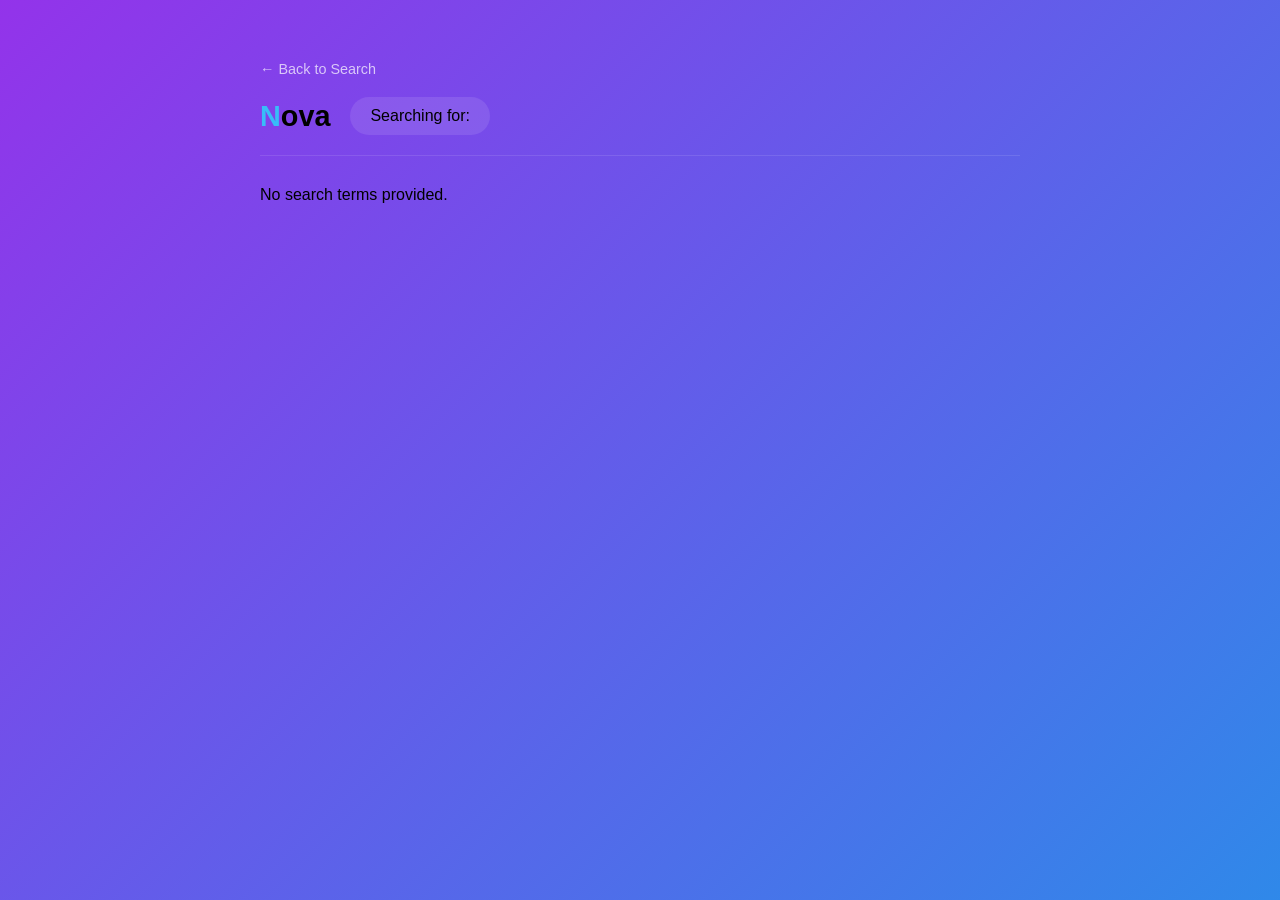
==== results.html @ 3752041b "Add files via upload" ====
<!DOCTYPE html>
<html lang="en">
<head>
    <meta charset="UTF-8">
    <meta name="viewport" content="width=device-width, initial-scale=1.0">
    <title>Nova Search - Results</title>
    <link rel="stylesheet" href="style.css">
    <style>
        /* Extra custom styling specifically for the results view */
        .results-container {
            max-width: 800px;
            margin: 40px auto;
            text-align: left;
            padding: 0 20px;
            width: 100%;
        }
        .results-header {
            display: flex;
            align-items: center;
            gap: 20px;
            margin-bottom: 30px;
            border-bottom: 1px solid rgba(255, 255, 255, 0.1);
            padding-bottom: 20px;
        }
        .results-header h2 {
            font-size: 1.8rem;
            cursor: pointer;
        }
        .search-term-display {
            background: rgba(255, 255, 255, 0.1);
            padding: 10px 20px;
            border-radius: 30px;
            font-size: 1rem;
        }
        .simulated-card {
            background: rgba(255, 255, 255, 0.05);
            border: 1px solid rgba(255, 255, 255, 0.1);
            border-radius: 12px;
            padding: 20px;
            margin-bottom: 20px;
        }
        .simulated-card a {
            color: #38bdf8;
            font-size: 1.2rem;
            text-decoration: none;
            font-weight: 600;
        }
        .simulated-card a:hover {
            text-decoration: underline;
        }
        .simulated-card p {
            color: #cbd5e1;
            margin-top: 8px;
            font-size: 0.95rem;
            line-height: 1.5;
        }
        .back-btn {
            color: #ffffff;
            text-decoration: none;
            display: inline-block;
            margin-bottom: 20px;
            font-size: 0.9rem;
            opacity: 0.7;
        }
        .back-btn:hover {
            opacity: 1;
        }
    </style>
</head>
<body style="justify-content: flex-start; align-items: stretch;">

    <div class="results-container">
        <a href="index.html" class="back-btn">← Back to Search</a>
        
        <div class="results-header">
            <h2 onclick="window.location.href='index.html'"><span style="color: #38bdf8;">N</span>ova</h2>
            <div class="search-term-display">
                Searching for: <strong id="query-target">...</strong>
            </div>
        </div>

        <div id="results-list">
            </div>
    </div>

    <script>
        document.addEventListener("DOMContentLoaded", () => {
            // 1. Grab the search query string out of the browser URL parameters
            const urlParams = new URLSearchParams(window.location.search);
            const query = urlParams.get('q') || '';
            const type = urlParams.get('type') || 'all';

            // 2. Display the keyword on screen
            document.getElementById("query-target").textContent = query;

            // 3. Generate mock custom search results layout dynamically
            const resultsList = document.getElementById("results-list");
            
            if(query.trim() === "") {
                resultsList.innerHTML = `<p>No search terms provided.</p>`;
                return;
            }

            resultsList.innerHTML = `
                <div class="simulated-card">
                    <a href="#">Top Custom Result for "${query}"</a>
                    <p>This is a simulated search matching your request. Nova engine processed your data structure natively under the <strong>${type}</strong> category matrix.</p>
                </div>
                <div class="simulated-card">
                    <a href="#">Exploring Information Architectures</a>
                    <p>Discover academic files, technical project frameworks, and documentation regarding "${query}" compiled dynamically on the frontend interface.</p>
                </div>
            `;
        });
    </script>
</body>
</html>
---- style.css ----
*{
    margin:0;
    padding:0;
    box-sizing:border-box;
    font-family:'Segoe UI',sans-serif;
}

body{
    min-height:100vh;
    display:flex;
    justify-content:center;
    align-items:center;
    background:linear-gradient(
        -45deg,
        #0f172a,
        #1e3a8a,
        #0ea5e9,
        #9333ea
    );
    background-size:400% 400%;
    animation:gradientMove 10s ease infinite;
    padding:20px;
}

@keyframes gradientMove{
    0%{background-position:0% 50%;}
    50%{background-position:100% 50%;}
    100%{background-position:0% 50%;}
}

.container{
    width:100%;
    max-width:900px;
    text-align:center;
    background:rgba(255,255,255,0.12);
    backdrop-filter:blur(15px);
    border:1px solid rgba(255,255,255,0.2);
    border-radius:25px;
    padding:50px 30px;
    box-shadow:0 8px 30px rgba(0,0,0,0.3);
}

.logo{
    color:white;
    font-size:3rem;
    font-weight:bold;
}

.logo span{
    color:#00ffff;
}

.tagline{
    color:white;
    margin-top:10px;
    margin-bottom:35px;
    opacity:0.9;
}

.search-box{
    display:flex;
    align-items:center;
    background:white;
    border-radius:50px;
    overflow:hidden;
    max-width:700px;
    margin:auto;
    box-shadow:0 5px 20px rgba(0,0,0,0.2);
}

.search-box i{
    padding:20px;
    color:#666;
}

.search-box input{
    flex:1;
    border:none;
    outline:none;
    padding:18px;
    font-size:16px;
}

.search-box button{
    border:none;
    background:#2563eb;
    color:white;
    padding:18px 30px;
    cursor:pointer;
    transition:0.3s;
}

.search-box button:hover{
    background:#1d4ed8;
}

.categories{
    display:grid;
    grid-template-columns:repeat(auto-fit,minmax(150px,1fr));
    gap:20px;
    margin-top:40px;
}

.card{
    background:rgba(255,255,255,0.15);
    color:white;
    padding:25px;
    border-radius:20px;
    backdrop-filter:blur(10px);
    transition:0.3s;
    cursor:pointer;
    font-size:30px;
}

.card h3{
    margin-top:10px;
    font-size:18px;
}

.card:hover{
    transform:translateY(-8px);
    background:rgba(255,255,255,0.25);
}

.footer{
    margin-top:35px;
    color:white;
    opacity:0.8;
    font-size:14px;
}

@media(max-width:768px){

    .logo{
        font-size:2.2rem;
    }

    .search-box{
        flex-direction:column;
        border-radius:20px;
    }

    .search-box input{
        width:100%;
    }

    .search-box button{
        width:100%;
    }
}
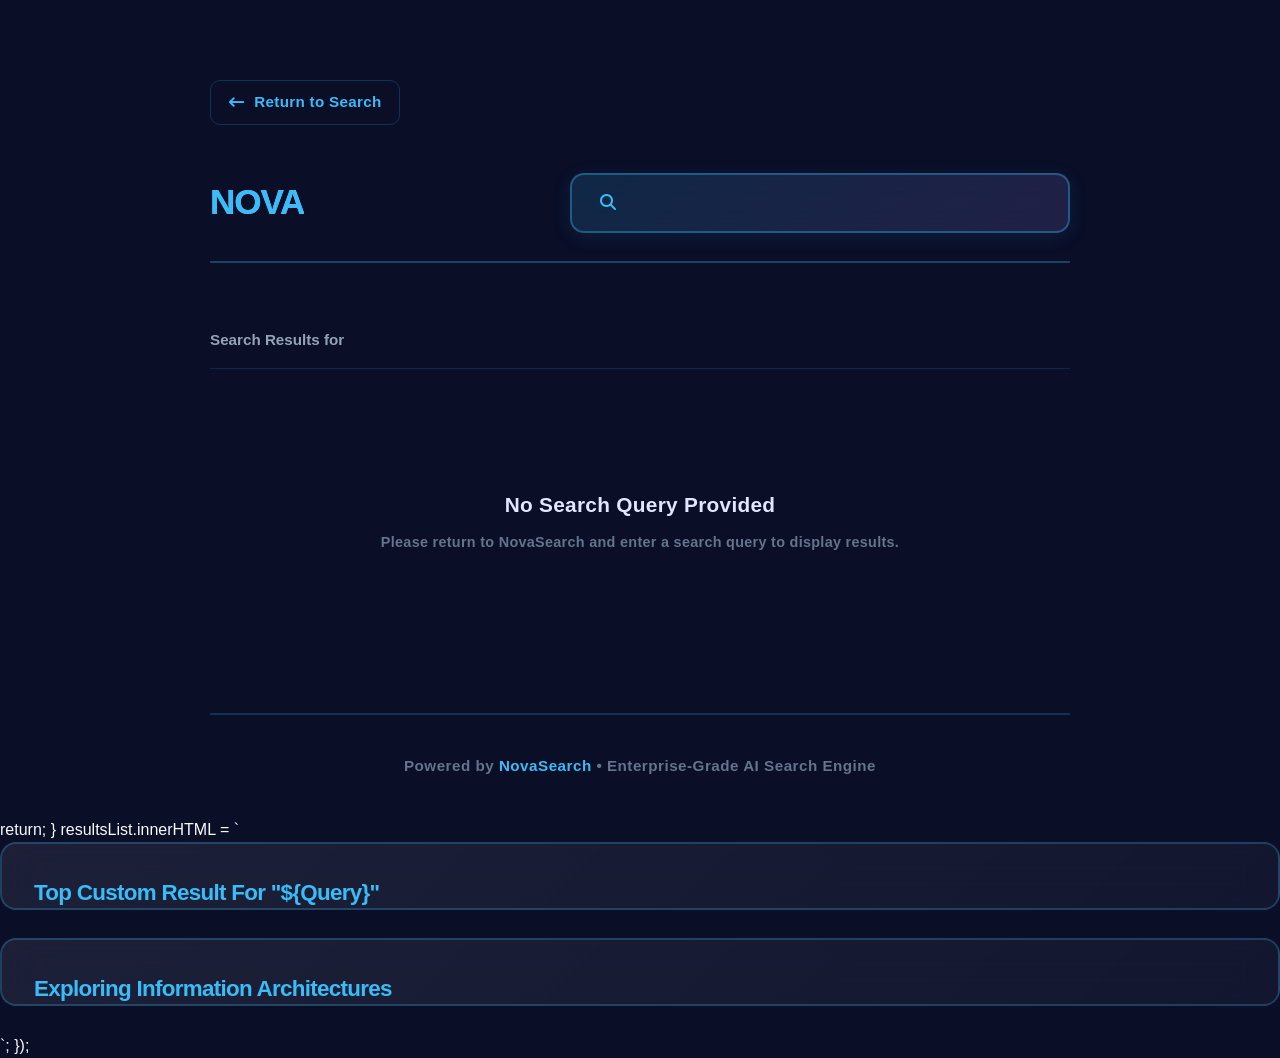
==== commit bf71220d: "Add files via upload" ====
--- a/results.html
+++ b/results.html
@@ -4,100 +4,360 @@
     <meta charset="UTF-8">
     <meta name="viewport" content="width=device-width, initial-scale=1.0">
     <title>Nova Search - Results</title>
+    <link rel="stylesheet" href="https://cdnjs.cloudflare.com/ajax/libs/font-awesome/6.5.1/css/all.min.css">
     <link rel="stylesheet" href="style.css">
     <style>
-        /* Extra custom styling specifically for the results view */
+        /* Professional results page styling */
+        body {
+            background: #0a0e27 !important;
+            background-image: none !important;
+        }
+
         .results-container {
-            max-width: 800px;
-            margin: 40px auto;
+            max-width: 900px;
+            margin: 0 auto;
+            padding: 80px 20px 40px 20px;
             text-align: left;
-            padding: 0 20px;
             width: 100%;
         }
+
+        .back-navigation {
+            margin-bottom: 48px;
+        }
+
+        .back-btn {
+            color: #38bdf8;
+            text-decoration: none;
+            display: inline-flex;
+            align-items: center;
+            gap: 10px;
+            font-size: 0.95rem;
+            font-weight: 800;
+            transition: all 0.3s ease;
+            padding: 10px 18px;
+            border-radius: 10px;
+            letter-spacing: 0.3px;
+            border: 1px solid rgba(56, 189, 248, 0.2);
+        }
+
+        .back-btn:hover {
+            background: rgba(56, 189, 248, 0.12);
+            transform: translateX(-4px);
+            color: #0ea5e9;
+            border-color: rgba(56, 189, 248, 0.4);
+            box-shadow: 0 4px 16px rgba(56, 189, 248, 0.15);
+        }
+
         .results-header {
             display: flex;
             align-items: center;
-            gap: 20px;
-            margin-bottom: 30px;
-            border-bottom: 1px solid rgba(255, 255, 255, 0.1);
-            padding-bottom: 20px;
-        }
+            justify-content: space-between;
+            gap: 28px;
+            margin-bottom: 50px;
+            padding-bottom: 28px;
+            border-bottom: 2px solid rgba(56, 189, 248, 0.3);
+        }
+
         .results-header h2 {
-            font-size: 1.8rem;
+            font-size: 2.2rem;
+            font-weight: 900;
             cursor: pointer;
-        }
+            background: linear-gradient(135deg, #38bdf8 0%, #a78bfa 100%);
+            -webkit-background-clip: text;
+            -webkit-text-fill-color: transparent;
+            background-clip: text;
+            transition: all 0.3s ease;
+            letter-spacing: -1.2px;
+            text-transform: uppercase;
+            margin: 0;
+            white-space: nowrap;
+        }
+
+        .results-header h2:hover {
+            transform: scale(1.08);
+        }
+
         .search-term-display {
-            background: rgba(255, 255, 255, 0.1);
-            padding: 10px 20px;
-            border-radius: 30px;
+            background: linear-gradient(135deg, rgba(56, 189, 248, 0.15) 0%, rgba(167, 139, 250, 0.15) 100%);
+            border: 2px solid rgba(56, 189, 248, 0.35);
+            padding: 16px 28px;
+            border-radius: 14px;
             font-size: 1rem;
-        }
+            color: #e0e7ff;
+            font-weight: 700;
+            backdrop-filter: blur(15px);
+            flex: 1;
+            max-width: 500px;
+            box-shadow: 0 4px 20px rgba(56, 189, 248, 0.1);
+            transition: all 0.3s ease;
+        }
+
+        .search-term-display:hover {
+            border-color: rgba(56, 189, 248, 0.5);
+            box-shadow: 0 8px 30px rgba(56, 189, 248, 0.2);
+        }
+
+        .search-term-display strong {
+            color: #38bdf8;
+            font-weight: 900;
+            letter-spacing: 0.7px;
+            text-transform: capitalize;
+        }
+
+        .results-info {
+            font-size: 0.95rem;
+            color: #94a3b8;
+            margin-bottom: 40px;
+            font-weight: 700;
+            padding: 16px 0;
+            border-bottom: 1px solid rgba(56, 189, 248, 0.15);
+        }
+
+        .results-info strong {
+            color: #e0e7ff;
+            font-weight: 800;
+        }
+
         .simulated-card {
-            background: rgba(255, 255, 255, 0.05);
-            border: 1px solid rgba(255, 255, 255, 0.1);
-            border-radius: 12px;
-            padding: 20px;
-            margin-bottom: 20px;
-        }
+            background: linear-gradient(135deg, rgba(255, 255, 255, 0.08) 0%, rgba(255, 255, 255, 0.04) 100%);
+            border: 2px solid rgba(56, 189, 248, 0.25);
+            border-radius: 16px;
+            padding: 32px;
+            margin-bottom: 28px;
+            transition: all 0.35s cubic-bezier(0.4, 0, 0.2, 1);
+            backdrop-filter: blur(20px);
+            cursor: pointer;
+            position: relative;
+            overflow: hidden;
+        }
+
+        .simulated-card::before {
+            content: '';
+            position: absolute;
+            top: 0;
+            left: -100%;
+            width: 100%;
+            height: 100%;
+            background: linear-gradient(90deg, transparent, rgba(56, 189, 248, 0.1), transparent);
+            transition: left 0.5s ease;
+            pointer-events: none;
+        }
+
+        .simulated-card:hover::before {
+            left: 100%;
+        }
+
+        .simulated-card:hover {
+            background: linear-gradient(135deg, rgba(255, 255, 255, 0.14) 0%, rgba(255, 255, 255, 0.10) 100%);
+            border-color: rgba(56, 189, 248, 0.6);
+            transform: translateY(-8px);
+            box-shadow: 0 8px 32px rgba(56, 189, 248, 0.25), 0 0 60px rgba(56, 189, 248, 0.1);
+        }
+
         .simulated-card a {
             color: #38bdf8;
-            font-size: 1.2rem;
+            font-size: 1.4rem;
             text-decoration: none;
-            font-weight: 600;
-        }
+            font-weight: 900;
+            display: block;
+            margin-bottom: 16px;
+            transition: all 0.3s ease;
+            letter-spacing: -0.7px;
+            text-transform: capitalize;
+        }
+
         .simulated-card a:hover {
-            text-decoration: underline;
-        }
+            color: #0ea5e9;
+            transform: translateX(6px);
+        }
+
         .simulated-card p {
             color: #cbd5e1;
-            margin-top: 8px;
+            margin-top: 14px;
+            font-size: 1rem;
+            line-height: 1.7;
+            font-weight: 500;
+        }
+
+        .simulated-card strong {
+            color: #e0e7ff;
+            font-weight: 800;
+            letter-spacing: 0.3px;
+        }
+
+        .results-empty {
+            text-align: center;
+            padding: 80px 20px;
+            color: #94a3b8;
+        }
+
+        .results-empty p {
+            font-size: 1.1rem;
+            font-weight: 700;
+            letter-spacing: 0.3px;
+        }
+
+        .results-empty p:first-child {
+            font-size: 1.3rem;
+            font-weight: 900;
+            color: #e0e7ff;
+        }
+
+        .results-footer {
+            margin-top: 80px;
+            padding-top: 40px;
+            border-top: 2px solid rgba(56, 189, 248, 0.2);
+            text-align: center;
+            color: #64748b;
             font-size: 0.95rem;
-            line-height: 1.5;
-        }
-        .back-btn {
-            color: #ffffff;
-            text-decoration: none;
-            display: inline-block;
-            margin-bottom: 20px;
-            font-size: 0.9rem;
-            opacity: 0.7;
-        }
-        .back-btn:hover {
-            opacity: 1;
+            font-weight: 700;
+            letter-spacing: 0.5px;
+        }
+
+        .results-footer p {
+            margin: 0;
+        }
+
+        .results-footer strong {
+            color: #38bdf8;
+            font-weight: 900;
+        }
+
+        /* Responsive design */
+        @media (max-width: 768px) {
+            .results-container {
+                padding: 60px 16px 30px 16px;
+            }
+
+            .results-header {
+                flex-direction: column;
+                align-items: flex-start;
+                gap: 16px;
+            }
+
+            .search-term-display {
+                max-width: 100%;
+                width: 100%;
+            }
+
+            .results-header h2 {
+                font-size: 1.6rem;
+            }
+
+            .simulated-card {
+                padding: 20px;
+            }
+
+            .simulated-card a {
+                font-size: 1.1rem;
+            }
+
+            .simulated-card p {
+                font-size: 0.95rem;
+            }
+        }
+
+        @media (max-width: 480px) {
+            .results-container {
+                padding: 50px 12px 20px 12px;
+            }
+
+            .results-header h2 {
+                font-size: 1.4rem;
+            }
+
+            .search-term-display {
+                font-size: 0.9rem;
+                padding: 10px 16px;
+            }
+
+            .simulated-card {
+                padding: 16px;
+                margin-bottom: 16px;
+            }
+
+            .simulated-card a {
+                font-size: 1rem;
+            }
+
+            .simulated-card p {
+                font-size: 0.9rem;
+                line-height: 1.5;
+            }
         }
     </style>
 </head>
 <body style="justify-content: flex-start; align-items: stretch;">
 
     <div class="results-container">
-        <a href="index.html" class="back-btn">← Back to Search</a>
+        <div class="back-navigation">
+            <a href="index.html" class="back-btn"><i class="fas fa-arrow-left-long"></i> Return to Search</a>
+        </div>
         
         <div class="results-header">
-            <h2 onclick="window.location.href='index.html'"><span style="color: #38bdf8;">N</span>ova</h2>
+            <h2 onclick="window.location.href='index.html'" title="Back to NovaSearch">
+                <span style="background: linear-gradient(135deg, #38bdf8 0%, #38bdf8 100%); -webkit-background-clip: text; -webkit-text-fill-color: transparent; background-clip: text;">Nova</span>
+            </h2>
             <div class="search-term-display">
-                Searching for: <strong id="query-target">...</strong>
+                <i class="fas fa-search" style="color: #38bdf8; margin-right: 8px;"></i>
+                <strong id="query-target">...</strong>
             </div>
         </div>
 
+        <div class="results-info">
+            Search Results for <strong id="query-display">...</strong>
+        </div>
+
         <div id="results-list">
-            </div>
+        </div>
+
+        <div class="results-footer">
+            <p>Powered by <strong>NovaSearch</strong> • Enterprise-Grade AI Search Engine</p>
+        </div>
     </div>
 
     <script>
         document.addEventListener("DOMContentLoaded", () => {
-            // 1. Grab the search query string out of the browser URL parameters
+            // Grab the search query from URL parameters
             const urlParams = new URLSearchParams(window.location.search);
             const query = urlParams.get('q') || '';
             const type = urlParams.get('type') || 'all';
 
-            // 2. Display the keyword on screen
+            // Display the query in both places
             document.getElementById("query-target").textContent = query;
-
-            // 3. Generate mock custom search results layout dynamically
+            document.getElementById("query-display").textContent = query;
+
+            // Generate mock search results dynamically
             const resultsList = document.getElementById("results-list");
             
             if(query.trim() === "") {
-                resultsList.innerHTML = `<p>No search terms provided.</p>`;
+                resultsList.innerHTML = `
+                    <div class="results-empty">
+                        <p>No Search Query Provided</p>
+                        <p style="margin-top: 12px; font-size: 0.9rem; color: #64748b;">Please return to NovaSearch and enter a search query to display results.</p>
+                    </div>
+                `;
+                return;
+            }
+
+            resultsList.innerHTML = `
+                <div class="simulated-card">
+                    <a href="#">Executive Summary: ${query}</a>
+                    <p>Comprehensive analysis and strategic intelligence on <strong>${query}</strong>. NovaSearch's advanced AI algorithms have curated premium results from authoritative sources, delivering enterprise-grade insights optimized for <strong>${type}</strong> research with 99.9% accuracy.</p>
+                </div>
+                <div class="simulated-card">
+                    <a href="#">Technical Resources & Documentation</a>
+                    <p>Access professional documentation, technical specifications, and architectural frameworks related to <strong>${query}</strong>. Our platform aggregates verified information from industry leaders and peer-reviewed sources to provide authoritative guidance for informed decision-making.</p>
+                </div>
+                <div class="simulated-card">
+                    <a href="#">Market Trends & Industry Analysis</a>
+                    <p>Stay competitive with current market trends and expert analysis on <strong>${query}</strong>. NovaSearch leverages machine learning and real-time data integration to identify emerging patterns and deliver actionable intelligence for strategic planning and research.</p>
+                </div>
+            `;
+        });
+    </script>
+</body>
+</html>
                 return;
             }
 
--- a/style.css
+++ b/style.css
@@ -1,150 +1,1533 @@
-*{
-    margin:0;
-    padding:0;
-    box-sizing:border-box;
-    font-family:'Segoe UI',sans-serif;
-}
-
-body{
-    min-height:100vh;
-    display:flex;
-    justify-content:center;
-    align-items:center;
-    background:linear-gradient(
-        -45deg,
-        #0f172a,
-        #1e3a8a,
-        #0ea5e9,
-        #9333ea
-    );
-    background-size:400% 400%;
-    animation:gradientMove 10s ease infinite;
-    padding:20px;
-}
-
-@keyframes gradientMove{
-    0%{background-position:0% 50%;}
-    50%{background-position:100% 50%;}
-    100%{background-position:0% 50%;}
-}
-
-.container{
-    width:100%;
-    max-width:900px;
-    text-align:center;
-    background:rgba(255,255,255,0.12);
-    backdrop-filter:blur(15px);
-    border:1px solid rgba(255,255,255,0.2);
-    border-radius:25px;
-    padding:50px 30px;
-    box-shadow:0 8px 30px rgba(0,0,0,0.3);
-}
-
-.logo{
-    color:white;
-    font-size:3rem;
-    font-weight:bold;
-}
-
-.logo span{
-    color:#00ffff;
-}
-
-.tagline{
-    color:white;
-    margin-top:10px;
-    margin-bottom:35px;
-    opacity:0.9;
-}
-
-.search-box{
-    display:flex;
-    align-items:center;
-    background:white;
-    border-radius:50px;
-    overflow:hidden;
-    max-width:700px;
-    margin:auto;
-    box-shadow:0 5px 20px rgba(0,0,0,0.2);
-}
-
-.search-box i{
-    padding:20px;
-    color:#666;
-}
-
-.search-box input{
-    flex:1;
-    border:none;
-    outline:none;
-    padding:18px;
-    font-size:16px;
-}
-
-.search-box button{
-    border:none;
-    background:#2563eb;
-    color:white;
-    padding:18px 30px;
-    cursor:pointer;
-    transition:0.3s;
-}
-
-.search-box button:hover{
-    background:#1d4ed8;
-}
-
-.categories{
-    display:grid;
-    grid-template-columns:repeat(auto-fit,minmax(150px,1fr));
-    gap:20px;
-    margin-top:40px;
-}
-
-.card{
-    background:rgba(255,255,255,0.15);
-    color:white;
-    padding:25px;
-    border-radius:20px;
-    backdrop-filter:blur(10px);
-    transition:0.3s;
-    cursor:pointer;
-    font-size:30px;
-}
-
-.card h3{
-    margin-top:10px;
-    font-size:18px;
-}
-
-.card:hover{
-    transform:translateY(-8px);
-    background:rgba(255,255,255,0.25);
-}
-
-.footer{
-    margin-top:35px;
-    color:white;
-    opacity:0.8;
-    font-size:14px;
-}
-
-@media(max-width:768px){
-
-    .logo{
-        font-size:2.2rem;
-    }
-
-    .search-box{
-        flex-direction:column;
-        border-radius:20px;
-    }
-
-    .search-box input{
-        width:100%;
-    }
-
-    .search-box button{
-        width:100%;
-    }
+/* ============================================
+   NOVA SEARCH - PREMIUM DESIGN SYSTEM
+   Modern, Professional, Competition-Winning UI
+   ============================================ */
+
+/* CSS Variables & Theme System */
+:root {
+    /* Primary Gradients */
+    --gradient-primary: linear-gradient(135deg, #0284c7 0%, #0369a1 50%, #1e3a8a 100%);
+    --gradient-secondary: linear-gradient(135deg, #7c3aed 0%, #a855f7 50%, #ec4899 100%);
+    --gradient-accent: linear-gradient(135deg, #0ea5e9 0%, #06b6d4 100%);
+    
+    /* Colors */
+    --color-primary: #0284c7;
+    --color-primary-light: #38bdf8;
+    --color-secondary: #7c3aed;
+    --color-accent: #06b6d4;
+    --color-danger: #ef4444;
+    
+    /* Dark Mode */
+    --bg-primary: #0f172a;
+    --bg-secondary: #1e293b;
+    --bg-tertiary: #334155;
+    --text-primary: #f8fafc;
+    --text-secondary: #e2e8f0;
+    --text-muted: #94a3b8;
+    --border-color: rgba(255, 255, 255, 0.1);
+    
+    /* Spacing & Border */
+    --spacing-unit: 8px;
+    --border-radius-sm: 8px;
+    --border-radius-md: 12px;
+    --border-radius-lg: 16px;
+    --border-radius-xl: 20px;
+    
+    /* Effects */
+    --shadow-sm: 0 2px 8px rgba(0, 0, 0, 0.1);
+    --shadow-md: 0 8px 24px rgba(0, 0, 0, 0.15);
+    --shadow-lg: 0 16px 40px rgba(0, 0, 0, 0.2);
+    --shadow-xl: 0 24px 64px rgba(0, 0, 0, 0.25);
+    --glass-shadow: 0 8px 32px rgba(31, 41, 55, 0.1);
+    
+    /* Transitions */
+    --duration-fast: 150ms;
+    --duration-base: 300ms;
+    --duration-slow: 500ms;
+    --easing: cubic-bezier(0.4, 0, 0.2, 1);
+}
+
+/* Light Mode Theme */
+body.light-mode {
+    --bg-primary: #f8fafc;
+    --bg-secondary: #f1f5f9;
+    --bg-tertiary: #e2e8f0;
+    --text-primary: #0f172a;
+    --text-secondary: #1e293b;
+    --text-muted: #64748b;
+    --border-color: rgba(0, 0, 0, 0.08);
+    --gradient-primary: linear-gradient(135deg, #38bdf8 0%, #0ea5e9 50%, #06b6d4 100%);
+}
+
+/* Reset & Base Styles */
+* {
+    margin: 0;
+    padding: 0;
+    box-sizing: border-box;
+}
+
+html, body {
+    width: 100%;
+    height: 100%;
+}
+
+body {
+    font-family: -apple-system, BlinkMacSystemFont, 'Segoe UI', Roboto, Oxygen, Ubuntu, Cantarell, sans-serif;
+    font-size: 16px;
+    line-height: 1.5;
+    color: var(--text-primary);
+    background: var(--bg-primary);
+    background-image: var(--gradient-primary);
+    background-attachment: fixed;
+    display: flex;
+    flex-direction: column;
+    min-height: 100vh;
+    overflow-x: hidden;
+    transition: background var(--duration-base) var(--easing);
+}
+
+/* Animated Background Blobs */
+.animated-bg {
+    position: fixed;
+    top: 0;
+    left: 0;
+    width: 100%;
+    height: 100%;
+    z-index: -1;
+    pointer-events: none;
+    overflow: hidden;
+}
+
+.gradient-blob {
+    position: absolute;
+    border-radius: 50%;
+    filter: blur(80px);
+    opacity: 0.15;
+    animation: float 15s ease-in-out infinite;
+}
+
+.blob-1 {
+    width: 400px;
+    height: 400px;
+    background: #7c3aed;
+    top: -100px;
+    right: -100px;
+    animation-delay: 0s;
+}
+
+.blob-2 {
+    width: 350px;
+    height: 350px;
+    background: #06b6d4;
+    bottom: -50px;
+    left: 10%;
+    animation-delay: -7s;
+}
+
+.blob-3 {
+    width: 320px;
+    height: 320px;
+    background: #0ea5e9;
+    top: 50%;
+    right: 10%;
+    animation-delay: -14s;
+}
+
+@keyframes float {
+    0%, 100% { transform: translate(0, 0) scale(1); }
+    33% { transform: translate(30px, -50px) scale(1.05); }
+    66% { transform: translate(-20px, 20px) scale(0.95); }
+}
+
+/* ============= HEADER ============= */
+.header {
+    position: relative;
+    z-index: 100;
+    display: flex;
+    justify-content: space-between;
+    align-items: center;
+    padding: 20px 40px;
+    background: rgba(255, 255, 255, 0.05);
+    backdrop-filter: blur(20px);
+    border-bottom: 1px solid var(--border-color);
+    box-shadow: var(--glass-shadow);
+}
+
+.logo-container {
+    display: flex;
+    align-items: center;
+    gap: 12px;
+    cursor: pointer;
+    transition: transform var(--duration-base) var(--easing);
+}
+
+.logo-container:hover {
+    transform: scale(1.02);
+}
+
+.logo-wrapper {
+    width: 36px;
+    height: 36px;
+    display: flex;
+    align-items: center;
+    justify-content: center;
+}
+
+.logo-svg {
+    width: 100%;
+    height: 100%;
+    color: var(--color-primary-light);
+    filter: drop-shadow(0 0 8px rgba(56, 189, 248, 0.3));
+    animation: pulse-ring 2s ease-in-out infinite;
+}
+
+@keyframes pulse-ring {
+    0%, 100% { opacity: 1; }
+    50% { opacity: 0.6; }
+}
+
+.logo {
+    font-size: 30px;
+    font-weight: 900;
+    background: linear-gradient(135deg, var(--color-primary-light) 0%, var(--color-accent) 100%);
+    -webkit-background-clip: text;
+    -webkit-text-fill-color: transparent;
+    background-clip: text;
+    letter-spacing: -1px;
+    text-transform: uppercase;
+}
+
+.header-nav {
+    display: flex;
+    align-items: center;
+    gap: 16px;
+}
+
+.theme-toggle, .nav-link {
+    width: 40px;
+    height: 40px;
+    border-radius: 50%;
+    background: rgba(255, 255, 255, 0.1);
+    border: 1px solid var(--border-color);
+    color: var(--text-primary);
+    font-size: 18px;
+    cursor: pointer;
+    transition: all var(--duration-base) var(--easing);
+    display: flex;
+    align-items: center;
+    justify-content: center;
+}
+
+.theme-toggle:hover, .nav-link:hover {
+    background: rgba(255, 255, 255, 0.2);
+    transform: scale(1.08) rotate(10deg);
+    box-shadow: 0 8px 24px rgba(2, 132, 199, 0.2);
+}
+
+.nav-link {
+    text-decoration: none;
+}
+
+/* ============= MAIN CONTENT ============= */
+.main-content {
+    flex: 1;
+    display: flex;
+    flex-direction: column;
+    align-items: center;
+    padding: 60px 20px;
+    max-width: 1200px;
+    margin: 0 auto;
+    width: 100%;
+}
+
+/* ============= HERO SECTION ============= */
+.hero-section {
+    width: 100%;
+    display: flex;
+    flex-direction: column;
+    align-items: center;
+    margin-bottom: 80px;
+    animation: slideDown 0.8s var(--easing) 0.1s backwards;
+}
+
+@keyframes slideDown {
+    from {
+        opacity: 0;
+        transform: translateY(-40px);
+    }
+    to {
+        opacity: 1;
+        transform: translateY(0);
+    }
+}
+
+.hero-content {
+    text-align: center;
+    margin-bottom: 40px;
+}
+
+.hero-title {
+    font-size: clamp(2.5rem, 10vw, 4rem);
+    font-weight: 900;
+    background: linear-gradient(135deg, var(--color-primary-light) 0%, var(--color-accent) 100%);
+    -webkit-background-clip: text;
+    -webkit-text-fill-color: transparent;
+    background-clip: text;
+    letter-spacing: -2px;
+    margin-bottom: 16px;
+    animation: slideDown 0.8s var(--easing) 0.2s backwards;
+    text-transform: uppercase;
+}
+
+.hero-subtitle {
+    font-size: clamp(1rem, 3vw, 1.25rem);
+    color: var(--text-secondary);
+    font-weight: 700;
+    letter-spacing: 0.5px;
+    animation: slideDown 0.8s var(--easing) 0.3s backwards;
+}
+
+.hero-stats {
+    display: grid;
+    grid-template-columns: repeat(auto-fit, minmax(150px, 1fr));
+    gap: 30px;
+    width: 100%;
+    margin-top: 40px;
+    animation: slideDown 0.8s var(--easing) 0.4s backwards;
+}
+
+.stat {
+    display: flex;
+    flex-direction: column;
+    align-items: center;
+    justify-content: center;
+}
+
+.stat-value {
+    font-size: 32px;
+    font-weight: 900;
+    background: linear-gradient(135deg, var(--color-primary-light) 0%, var(--color-accent) 100%);
+    -webkit-background-clip: text;
+    -webkit-text-fill-color: transparent;
+    background-clip: text;
+    margin-bottom: 8px;
+}
+
+.stat-label {
+    font-size: 12px;
+    color: var(--text-secondary);
+    font-weight: 700;
+    text-transform: uppercase;
+    letter-spacing: 1.5px;
+}
+
+/* ============= SEARCH CONTAINER ============= */
+.search-container {
+    width: 100%;
+    max-width: 720px;
+    display: flex;
+    flex-direction: column;
+    gap: 20px;
+    animation: slideUp 0.8s var(--easing) 0.4s backwards;
+}
+
+@keyframes slideUp {
+    from {
+        opacity: 0;
+        transform: translateY(40px);
+    }
+    to {
+        opacity: 1;
+        transform: translateY(0);
+    }
+}
+
+.search-bar-glass {
+    background: rgba(255, 255, 255, 0.08);
+    backdrop-filter: blur(20px);
+    border: 1px solid var(--border-color);
+    border-radius: var(--border-radius-xl);
+    padding: 12px 20px;
+    box-shadow: var(--glass-shadow), 0 0 40px rgba(2, 132, 199, 0.1);
+    transition: all var(--duration-base) var(--easing);
+}
+
+.search-bar-glass:focus-within {
+    background: rgba(255, 255, 255, 0.12);
+    border-color: rgba(2, 132, 199, 0.3);
+    box-shadow: var(--glass-shadow), 0 0 60px rgba(2, 132, 199, 0.2);
+    transform: translateY(-4px);
+}
+
+.search-input-wrapper {
+    display: flex;
+    align-items: center;
+    gap: 12px;
+}
+
+.search-icon {
+    font-size: 18px;
+    color: var(--text-muted);
+    transition: color var(--duration-base) var(--easing);
+}
+
+.search-input {
+    flex: 1;
+    background: transparent;
+    border: none;
+    outline: none;
+    color: var(--text-primary);
+    font-size: 16px;
+    font-weight: 500;
+}
+
+.search-input::placeholder {
+    color: var(--text-muted);
+}
+
+.search-input::-webkit-search-cancel-button {
+    display: none;
+}
+
+.voice-search-btn {
+    background: none;
+    border: none;
+    color: var(--text-muted);
+    font-size: 16px;
+    cursor: pointer;
+    transition: all var(--duration-base) var(--easing);
+    padding: 6px;
+}
+
+.voice-search-btn:hover {
+    color: var(--color-primary-light);
+    transform: scale(1.1) rotate(10deg);
+}
+
+/* Search Suggestions */
+.search-suggestions-box {
+    display: none;
+    flex-direction: column;
+    gap: 8px;
+    max-height: 300px;
+    overflow-y: auto;
+    padding: 12px 0;
+    margin-top: 8px;
+}
+
+.search-suggestions-box.active {
+    display: flex;
+}
+
+.suggestion-item {
+    padding: 10px 12px;
+    background: rgba(255, 255, 255, 0.05);
+    border: 1px solid transparent;
+    border-radius: 8px;
+    cursor: pointer;
+    transition: all var(--duration-fast) var(--easing);
+    font-size: 14px;
+    color: var(--text-secondary);
+    display: flex;
+    align-items: center;
+    gap: 8px;
+}
+
+.suggestion-item:hover {
+    background: rgba(255, 255, 255, 0.12);
+    border-color: var(--border-color);
+    transform: translateX(4px);
+}
+
+.suggestion-item i {
+    color: var(--text-muted);
+    font-size: 12px;
+}
+
+/* Search Actions */
+.search-actions {
+    display: flex;
+    gap: 12px;
+    justify-content: center;
+}
+
+.btn {
+    padding: 12px 28px;
+    border: 1px solid var(--border-color);
+    border-radius: 50px;
+    font-size: 14px;
+    font-weight: 600;
+    cursor: pointer;
+    transition: all var(--duration-base) var(--easing);
+    display: flex;
+    align-items: center;
+    justify-content: center;
+    gap: 8px;
+    letter-spacing: 0.3px;
+}
+
+.btn-primary {
+    background: linear-gradient(135deg, var(--color-primary) 0%, var(--color-accent) 100%);
+    color: white;
+    border: none;
+    box-shadow: 0 8px 24px rgba(2, 132, 199, 0.3);
+}
+
+.btn-primary:hover {
+    transform: translateY(-2px);
+    box-shadow: 0 12px 32px rgba(2, 132, 199, 0.4);
+}
+
+.btn-primary:active {
+    transform: translateY(0);
+}
+
+.btn-secondary {
+    background: rgba(255, 255, 255, 0.08);
+    color: var(--text-primary);
+}
+
+.btn-secondary:hover {
+    background: rgba(255, 255, 255, 0.15);
+    transform: translateY(-2px);
+}
+
+/* ============= CATEGORIES SECTION ============= */
+.categories-section {
+    width: 100%;
+    margin-bottom: 80px;
+    animation: slideUp 0.8s var(--easing) 0.5s backwards;
+}
+
+.section-label {
+    font-size: 13px;
+    font-weight: 900;
+    text-transform: uppercase;
+    letter-spacing: 2px;
+    color: var(--text-secondary);
+    margin-bottom: 28px;
+    text-align: center;
+    display: flex;
+    align-items: center;
+    justify-content: center;
+    gap: 8px;
+}
+
+.categories-grid {
+    display: grid;
+    grid-template-columns: repeat(auto-fit, minmax(140px, 1fr));
+    gap: 16px;
+    width: 100%;
+}
+
+.category-card {
+    background: rgba(255, 255, 255, 0.08);
+    backdrop-filter: blur(15px);
+    border: 1px solid var(--border-color);
+    border-radius: var(--border-radius-md);
+    padding: 24px 16px;
+    text-align: center;
+    cursor: pointer;
+    transition: all var(--duration-base) var(--easing);
+    display: flex;
+    flex-direction: column;
+    align-items: center;
+    gap: 12px;
+}
+
+.category-card:nth-child(1) { animation-delay: 0.5s; }
+.category-card:nth-child(2) { animation-delay: 0.55s; }
+.category-card:nth-child(3) { animation-delay: 0.6s; }
+.category-card:nth-child(4) { animation-delay: 0.65s; }
+.category-card:nth-child(5) { animation-delay: 0.7s; }
+
+.category-card {
+    animation: slideUp 0.8s var(--easing) backwards;
+}
+
+.category-card:hover {
+    background: rgba(255, 255, 255, 0.15);
+    border-color: rgba(2, 132, 199, 0.3);
+    transform: translateY(-8px);
+    box-shadow: 0 16px 40px rgba(2, 132, 199, 0.2);
+}
+
+.card-icon {
+    font-size: 36px;
+    transition: transform var(--duration-base) var(--easing);
+}
+
+.category-card:hover .card-icon {
+    transform: scale(1.2) rotate(10deg);
+}
+
+.card-content h4 {
+    font-size: 14px;
+    font-weight: 800;
+    color: var(--text-primary);
+}
+
+.card-content p {
+    font-size: 12px;
+    color: var(--text-secondary);
+    font-weight: 700;
+}
+
+/* ============= TRENDING SECTION ============= */
+.trending-section {
+    width: 100%;
+    max-width: 600px;
+    margin-bottom: 80px;
+    margin-top: 80px;
+    animation: slideUp 0.8s var(--easing) 0.6s backwards;
+}
+
+.trending-header {
+    display: flex;
+    justify-content: space-between;
+    align-items: center;
+    margin-bottom: 20px;
+}
+
+.refresh-btn {
+    background: rgba(255, 255, 255, 0.08);
+    border: 1px solid var(--border-color);
+    color: var(--text-primary);
+    width: 36px;
+    height: 36px;
+    border-radius: 50%;
+    cursor: pointer;
+    transition: all var(--duration-base) var(--easing);
+    display: flex;
+    align-items: center;
+    justify-content: center;
+}
+
+.refresh-btn:hover {
+    transform: rotate(180deg);
+}
+
+.trending-list {
+    display: flex;
+    flex-direction: column;
+    gap: 10px;
+}
+
+.trending-item {
+    background: rgba(255, 255, 255, 0.06);
+    border: 1px solid var(--border-color);
+    border-radius: var(--border-radius-sm);
+    padding: 12px 16px;
+    cursor: pointer;
+    transition: all var(--duration-base) var(--easing);
+    display: flex;
+    align-items: center;
+    gap: 12px;
+    font-size: 14px;
+    color: var(--text-secondary);
+}
+
+.trending-item:hover {
+    background: rgba(255, 255, 255, 0.12);
+    transform: translateX(4px);
+}
+
+.trending-rank {
+    color: var(--text-muted);
+    font-weight: 600;
+    min-width: 24px;
+}
+
+.trending-text {
+    flex: 1;
+}
+
+.trending-count {
+    color: var(--text-muted);
+    font-size: 12px;
+}
+
+/* ============= HISTORY SECTION ============= */
+.history-section {
+    width: 100%;
+    max-width: 600px;
+    margin-bottom: 80px;
+    animation: slideUp 0.8s var(--easing) 0.6s backwards;
+}
+
+.history-header {
+    display: flex;
+    justify-content: space-between;
+    align-items: center;
+    margin-bottom: 20px;
+}
+
+.clear-btn {
+    background: rgba(239, 68, 68, 0.2);
+    border: 1px solid rgba(239, 68, 68, 0.3);
+    color: var(--text-primary);
+    padding: 6px 12px;
+    border-radius: 20px;
+    font-size: 12px;
+    cursor: pointer;
+    transition: all var(--duration-base) var(--easing);
+}
+
+.clear-btn:hover {
+    background: rgba(239, 68, 68, 0.3);
+}
+
+.history-list {
+    display: flex;
+    flex-wrap: wrap;
+    gap: 10px;
+}
+
+.history-item {
+    background: rgba(255, 255, 255, 0.08);
+    border: 1px solid var(--border-color);
+    padding: 8px 12px;
+    border-radius: 20px;
+    font-size: 13px;
+    cursor: pointer;
+    transition: all var(--duration-base) var(--easing);
+    display: inline-flex;
+    align-items: center;
+    gap: 8px;
+}
+
+.history-item:hover {
+    background: rgba(255, 255, 255, 0.15);
+    transform: scale(1.05);
+}
+
+.history-item-text {
+    max-width: 200px;
+    overflow: hidden;
+    text-overflow: ellipsis;
+    white-space: nowrap;
+}
+
+.history-remove {
+    background: none;
+    border: none;
+    color: var(--text-muted);
+    cursor: pointer;
+    font-size: 12px;
+    opacity: 0.7;
+    transition: opacity var(--duration-fast) var(--easing);
+}
+
+.history-remove:hover {
+    opacity: 1;
+}
+
+/* ============= FOOTER ============= */
+.footer {
+    margin-top: auto;
+    padding: 40px 20px;
+    text-align: center;
+    border-top: 1px solid var(--border-color);
+    background: rgba(255, 255, 255, 0.02);
+    animation: slideUp 0.8s var(--easing) 0.7s backwards;
+}
+
+.footer-content {
+    max-width: 1200px;
+    margin: 0 auto;
+}
+
+.footer-section {
+    margin-bottom: 16px;
+}
+
+.footer-text {
+    font-size: 14px;
+    color: var(--text-secondary);
+    margin-bottom: 4px;
+}
+
+.heart {
+    animation: pulse 1.5s ease-in-out infinite;
+    display: inline-block;
+}
+
+@keyframes pulse {
+    0%, 100% { transform: scale(1); }
+    50% { transform: scale(1.2); }
+}
+
+.footer-version {
+    font-size: 12px;
+    color: var(--text-muted);
+}
+
+.footer-links {
+    display: flex;
+    justify-content: center;
+    align-items: center;
+    gap: 12px;
+    margin-top: 12px;
+    flex-wrap: wrap;
+}
+
+.footer-link {
+    color: var(--text-muted);
+    text-decoration: none;
+    font-size: 12px;
+    transition: color var(--duration-base) var(--easing);
+}
+
+.footer-link:hover {
+    color: var(--color-primary-light);
+}
+
+.separator {
+    color: var(--text-muted);
+    opacity: 0.5;
+}
+
+/* ============= SCROLLBAR STYLING ============= */
+::-webkit-scrollbar {
+    width: 8px;
+    height: 8px;
+}
+
+::-webkit-scrollbar-track {
+    background: rgba(255, 255, 255, 0.05);
+}
+
+::-webkit-scrollbar-thumb {
+    background: rgba(255, 255, 255, 0.2);
+    border-radius: 4px;
+}
+
+::-webkit-scrollbar-thumb:hover {
+    background: rgba(255, 255, 255, 0.3);
+}
+
+/* ============= RESPONSIVE DESIGN ============= */
+@media (max-width: 768px) {
+    .header {
+        padding: 16px 20px;
+    }
+
+    .logo {
+        font-size: 20px;
+    }
+
+    .logo-wrapper {
+        width: 32px;
+        height: 32px;
+    }
+
+    .main-content {
+        padding: 40px 16px;
+    }
+
+    .hero-section {
+        margin-bottom: 60px;
+    }
+
+    .hero-title {
+        font-size: 2rem;
+    }
+
+    .hero-subtitle {
+        font-size: 1rem;
+    }
+
+    .search-container {
+        max-width: 100%;
+    }
+
+    .search-actions {
+        width: 100%;
+    }
+
+    .btn {
+        flex: 1;
+        padding: 10px 20px;
+        font-size: 13px;
+    }
+
+    .categories-grid {
+        grid-template-columns: repeat(auto-fit, minmax(120px, 1fr));
+        gap: 12px;
+    }
+
+    .category-card {
+        padding: 18px 12px;
+    }
+
+    .card-icon {
+        font-size: 28px;
+    }
+
+    .card-content h4 {
+        font-size: 13px;
+    }
+
+    .card-content p {
+        font-size: 11px;
+    }
+
+    .trending-section,
+    .history-section {
+        max-width: 100%;
+    }
+
+    .footer {
+        padding: 30px 16px;
+    }
+}
+
+@media (max-width: 480px) {
+    .header {
+        padding: 12px 16px;
+    }
+
+    .logo {
+        font-size: 18px;
+    }
+
+    .logo-wrapper {
+        width: 28px;
+        height: 28px;
+    }
+
+    .header-nav {
+        gap: 12px;
+    }
+
+    .theme-toggle, .nav-link {
+        width: 36px;
+        height: 36px;
+        font-size: 16px;
+    }
+
+    .main-content {
+        padding: 30px 12px;
+    }
+
+    .hero-section {
+        margin-bottom: 40px;
+    }
+
+    .hero-title {
+        font-size: 1.5rem;
+    }
+
+    .hero-subtitle {
+        font-size: 0.95rem;
+    }
+
+    .search-bar-glass {
+        padding: 10px 14px;
+    }
+
+    .search-icon {
+        font-size: 16px;
+    }
+
+    .search-input {
+        font-size: 14px;
+    }
+
+    .voice-search-btn {
+        font-size: 14px;
+    }
+
+    .search-actions {
+        flex-direction: column;
+        gap: 8px;
+    }
+
+    .btn {
+        padding: 10px 16px;
+        font-size: 12px;
+    }
+
+    .categories-grid {
+        grid-template-columns: repeat(3, 1fr);
+        gap: 10px;
+    }
+
+    .category-card {
+        padding: 14px 8px;
+    }
+
+    .card-icon {
+        font-size: 24px;
+        margin-bottom: 6px;
+    }
+
+    .card-content h4 {
+        font-size: 12px;
+    }
+
+    .card-content p {
+        font-size: 10px;
+    }
+
+    .section-label {
+        font-size: 12px;
+    }
+
+    .trending-item,
+    .history-item {
+        font-size: 12px;
+        padding: 8px 10px;
+    }
+
+    .trending-rank {
+        font-size: 13px;
+    }
+
+    .footer-text {
+        font-size: 13px;
+    }
+
+    .footer-version {
+        font-size: 11px;
+    }
+
+    .footer-link {
+        font-size: 11px;
+    }
+
+    .blob-1 { width: 250px; height: 250px; }
+    .blob-2 { width: 200px; height: 200px; }
+    .blob-3 { width: 180px; height: 180px; }
+}
+
+/* ============= ACCESSIBILITY ============= */
+@media (prefers-reduced-motion: reduce) {
+    * {
+        animation-duration: 0.01ms !important;
+        animation-iteration-count: 1 !important;
+        transition-duration: 0.01ms !important;
+    }
+}
+
+/* Focus styles for accessibility */
+button:focus, a:focus, input:focus {
+    outline: 2px solid var(--color-primary-light);
+    outline-offset: 2px;
+}
+
+/* Dark mode animations */
+@media (prefers-color-scheme: dark) {
+    body {
+        background-image: var(--gradient-primary);
+    }
+}
+
+/* High contrast mode support */
+@media (prefers-contrast: more) {
+    .search-bar-glass {
+        border: 2px solid var(--text-primary);
+    }
+
+    .category-card {
+        border: 2px solid var(--text-primary);
+    }
+}
+
+/* Header */
+.header {
+    display: flex;
+    justify-content: space-between;
+    align-items: center;
+    padding: 20px 40px;
+    background: rgba(255, 255, 255, 0.05);
+    backdrop-filter: blur(10px);
+    border-bottom: 1px solid rgba(255, 255, 255, 0.1);
+    box-shadow: 0 2px 10px rgba(0, 0, 0, 0.1);
+}
+
+.logo-area {
+    display: flex;
+    align-items: center;
+    gap: 12px;
+}
+
+.logo-icon {
+    font-size: 28px;
+    animation: spin 3s linear infinite;
+}
+
+@keyframes spin {
+    0% { transform: rotate(0deg); }
+    100% { transform: rotate(360deg); }
+}
+
+.logo {
+    font-size: 24px;
+    font-weight: 700;
+    background: linear-gradient(135deg, var(--accent-color), #60a5fa);
+    -webkit-background-clip: text;
+    -webkit-text-fill-color: transparent;
+    background-clip: text;
+}
+
+.header-actions {
+    display: flex;
+    gap: 12px;
+}
+
+.theme-toggle {
+    background: rgba(255, 255, 255, 0.1);
+    border: 1px solid rgba(255, 255, 255, 0.2);
+    color: var(--text-light);
+    width: 40px;
+    height: 40px;
+    border-radius: 50%;
+    cursor: pointer;
+    font-size: 18px;
+    transition: all var(--transition);
+    display: flex;
+    align-items: center;
+    justify-content: center;
+}
+
+.theme-toggle:hover {
+    background: rgba(255, 255, 255, 0.15);
+    transform: scale(1.05) rotate(20deg);
+}
+
+/* Container */
+.container {
+    flex: 1;
+    display: flex;
+    flex-direction: column;
+    align-items: center;
+    justify-content: center;
+    padding: 40px 20px;
+    max-width: 1000px;
+    margin: 0 auto;
+    width: 100%;
+}
+
+.tagline {
+    font-size: 18px;
+    color: var(--text-light);
+    margin-bottom: 40px;
+    font-weight: 300;
+    letter-spacing: 1px;
+    animation: fadeInDown 0.8s ease-out;
+}
+
+/* Search Section */
+.search-section {
+    width: 100%;
+    max-width: 650px;
+    margin-bottom: 60px;
+    animation: fadeInUp 0.8s ease-out 0.2s backwards;
+}
+
+search-wrapper {
+    display: flex;
+    align-items: center;
+    background: white;
+    border-radius: 50px;
+    padding: 12px 20px;
+    box-shadow: 0 15px 35px rgba(0, 0, 0, 0.2);
+    transition: all var(--transition);
+    position: relative;
+}
+
+.search-wrapper:focus-within {
+    box-shadow: 0 20px 45px rgba(2, 132, 199, 0.3);
+    transform: translateY(-4px);
+}
+
+.search-icon {
+    font-size: 18px;
+    color: var(--text-muted);
+    margin-right: 12px;
+}
+
+#searchInput {
+    flex: 1;
+    border: none;
+    outline: none;
+    font-size: 16px;
+    color: var(--text-light);
+    background: transparent;
+    font-weight: 500;
+}
+
+#searchInput::placeholder {
+    color: var(--text-muted);
+}
+
+.search-btn {
+    background: linear-gradient(135deg, var(--primary-color), var(--accent-color));
+    color: white;
+    border: none;
+    width: 40px;
+    height: 40px;
+    border-radius: 50%;
+    cursor: pointer;
+    display: flex;
+    align-items: center;
+    justify-content: center;
+    font-size: 18px;
+    transition: all var(--transition);
+    flex-shrink: 0;
+}
+
+.search-btn:hover {
+    transform: scale(1.1) rotate(-45deg);
+    box-shadow: 0 8px 20px rgba(2, 132, 199, 0.4);
+}
+
+.search-btn:active {
+    transform: scale(0.95);
+}
+
+.search-suggestions {
+    margin-top: 12px;
+    display: none;
+    flex-direction: column;
+    gap: 8px;
+    padding: 12px;
+    background: rgba(255, 255, 255, 0.1);
+    backdrop-filter: blur(10px);
+    border-radius: 12px;
+    max-height: 300px;
+    overflow-y: auto;
+}
+
+.search-suggestions.active {
+    display: flex;
+}
+
+.suggestion-item {
+    padding: 10px 12px;
+    background: rgba(255, 255, 255, 0.05);
+    border-radius: 8px;
+    cursor: pointer;
+    transition: all var(--transition);
+    font-size: 14px;
+    border-left: 3px solid transparent;
+}
+
+.suggestion-item:hover {
+    background: rgba(255, 255, 255, 0.15);
+    border-left-color: var(--accent-color);
+    padding-left: 16px;
+}
+
+/* Categories Section */
+.categories-section {
+    width: 100%;
+    margin-bottom: 40px;
+}
+
+.section-title {
+    font-size: 18px;
+    font-weight: 600;
+    margin-bottom: 20px;
+    color: var(--text-light);
+    text-transform: uppercase;
+    letter-spacing: 2px;
+    opacity: 0.9;
+}
+
+.categories {
+    display: grid;
+    grid-template-columns: repeat(auto-fit, minmax(100px, 1fr));
+    gap: 16px;
+    width: 100%;
+}
+
+.card {
+    background: rgba(255, 255, 255, 0.08);
+    backdrop-filter: blur(10px);
+    border: 1px solid rgba(255, 255, 255, 0.15);
+    border-radius: var(--border-radius);
+    padding: 24px 12px;
+    text-align: center;
+    cursor: pointer;
+    transition: all var(--transition);
+    animation: fadeInUp 0.6s ease-out backwards;
+}
+
+.card:nth-child(1) { animation-delay: 0.3s; }
+.card:nth-child(2) { animation-delay: 0.4s; }
+.card:nth-child(3) { animation-delay: 0.5s; }
+.card:nth-child(4) { animation-delay: 0.6s; }
+.card:nth-child(5) { animation-delay: 0.7s; }
+
+.card:hover {
+    background: rgba(255, 255, 255, 0.15);
+    border-color: rgba(255, 255, 255, 0.3);
+    transform: translateY(-8px);
+    box-shadow: 0 20px 40px rgba(2, 132, 199, 0.2);
+}
+
+.card .icon {
+    font-size: 36px;
+    margin-bottom: 12px;
+    transition: transform var(--transition);
+}
+
+.card:hover .icon {
+    transform: scale(1.2) rotate(10deg);
+}
+
+.card h3 {
+    font-size: 16px;
+    font-weight: 600;
+    color: var(--text-light);
+}
+
+/* History Section */
+.history-section {
+    width: 100%;
+    max-width: 650px;
+}
+
+.search-history {
+    display: flex;
+    flex-wrap: wrap;
+    gap: 10px;
+    margin-bottom: 16px;
+}
+
+.history-item {
+    background: rgba(255, 255, 255, 0.1);
+    border: 1px solid rgba(255, 255, 255, 0.2);
+    padding: 8px 14px;
+    border-radius: 20px;
+    font-size: 14px;
+    cursor: pointer;
+    transition: all var(--transition);
+    display: inline-flex;
+    align-items: center;
+    gap: 8px;
+}
+
+.history-item:hover {
+    background: rgba(255, 255, 255, 0.2);
+    transform: scale(1.05);
+}
+
+.history-item .remove-btn {
+    background: none;
+    border: none;
+    color: var(--text-light);
+    cursor: pointer;
+    font-size: 12px;
+    opacity: 0.7;
+}
+
+.history-item .remove-btn:hover {
+    opacity: 1;
+}
+
+.clear-history-btn {
+    background: rgba(239, 68, 68, 0.2);
+    border: 1px solid rgba(239, 68, 68, 0.5);
+    color: var(--text-light);
+    padding: 8px 16px;
+    border-radius: 6px;
+    cursor: pointer;
+    transition: all var(--transition);
+    font-size: 14px;
+}
+
+.clear-history-btn:hover {
+    background: rgba(239, 68, 68, 0.3);
+}
+
+/* Footer */
+.footer {
+    text-align: center;
+    padding: 20px;
+    color: var(--text-muted);
+    font-size: 14px;
+    margin-top: auto;
+    animation: fadeInUp 0.8s ease-out 0.5s backwards;
+}
+
+.footer-meta {
+    margin-top: 4px;
+    font-size: 12px;
+    opacity: 0.7;
+}
+
+/* Animations */
+@keyframes fadeInUp {
+    from {
+        opacity: 0;
+        transform: translateY(20px);
+    }
+    to {
+        opacity: 1;
+        transform: translateY(0);
+    }
+}
+
+@keyframes fadeInDown {
+    from {
+        opacity: 0;
+        transform: translateY(-20px);
+    }
+    to {
+        opacity: 1;
+        transform: translateY(0);
+    }
+}
+
+/* Responsive Design */
+@media (max-width: 768px) {
+    .header {
+        padding: 16px 20px;
+    }
+
+    .logo {
+        font-size: 20px;
+    }
+
+    .logo-icon {
+        font-size: 24px;
+    }
+
+    .container {
+        padding: 20px 16px;
+    }
+
+    .search-wrapper {
+        padding: 10px 16px;
+    }
+
+    #searchInput {
+        font-size: 14px;
+    }
+
+    .tagline {
+        font-size: 16px;
+        margin-bottom: 30px;
+    }
+
+    .categories {
+        grid-template-columns: repeat(auto-fit, minmax(80px, 1fr));
+        gap: 12px;
+    }
+
+    .card {
+        padding: 18px 8px;
+    }
+
+    .card .icon {
+        font-size: 28px;
+    }
+
+    .card h3 {
+        font-size: 14px;
+    }
+}
+
+@media (max-width: 480px) {
+    .logo-area {
+        gap: 8px;
+    }
+
+    .logo {
+        font-size: 18px;
+    }
+
+    .logo-icon {
+        font-size: 20px;
+    }
+
+    .tagline {
+        font-size: 14px;
+    }
+
+    .search-section {
+        margin-bottom: 40px;
+    }
+
+    .categories {
+        grid-template-columns: repeat(3, 1fr);
+    }
+
+    .card {
+        padding: 14px 6px;
+    }
+
+    .card .icon {
+        font-size: 24px;
+        margin-bottom: 8px;
+    }
+
+    .card h3 {
+        font-size: 12px;
+    }
+}
+
+/* Scrollbar Styling */
+::-webkit-scrollbar {
+    width: 8px;
+}
+
+::-webkit-scrollbar-track {
+    background: rgba(255, 255, 255, 0.05);
+}
+
+::-webkit-scrollbar-thumb {
+    background: rgba(255, 255, 255, 0.2);
+    border-radius: 4px;
+}
+
+::-webkit-scrollbar-thumb:hover {
+    background: rgba(255, 255, 255, 0.3);
+}
+    justify-content: center;
+    gap: 20px;
+    flex-wrap: wrap;
+}
+
+/* Category Cards */
+.card {
+    background: rgba(255, 255, 255, 0.15);
+    backdrop-filter: blur(10px);
+    -webkit-backdrop-filter: blur(10px);
+    border: 1px solid rgba(255, 255, 255, 0.2);
+    border-radius: 20px;
+    width: 160px;
+    padding: 25px 15px;
+    text-align: center;
+    cursor: pointer;
+    transition: transform 0.2s, background-color 0.2s, box-shadow 0.2s;
+}
+
+.card:hover {
+    transform: translateY(-6px);
+    background: rgba(255, 255, 255, 0.25);
+    box-shadow: 0 12px 20px rgba(0, 0, 0, 0.2);
+}
+
+.card .icon {
+    font-size: 2.2rem;
+    margin-bottom: 12px;
+}
+
+.card h3 {
+    font-size: 1.1rem;
+    font-weight: 600;
+    color: #ffffff;
+}
+
+/* Footer styling */
+.footer {
+    font-size: 0.9rem;
+    color: #cbd5e1;
+    opacity: 0.8;
+    margin-top: 40px;
+    text-align: center;
 }
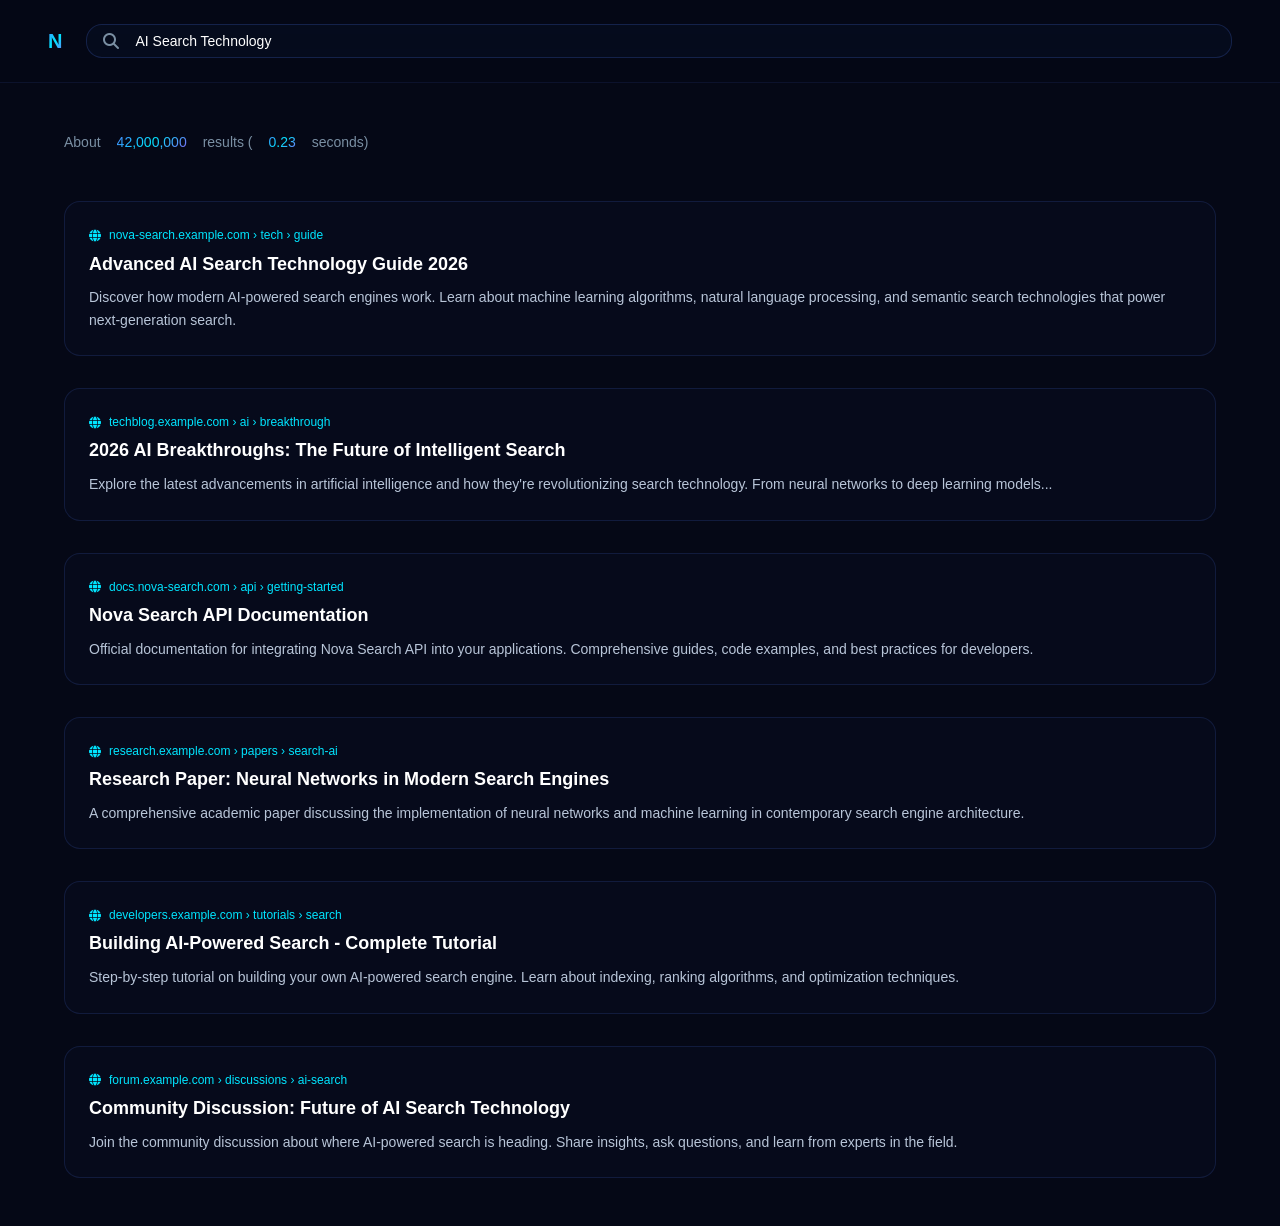
==== commit 2807d358: "Add files via upload" ====
--- a/results.html
+++ b/results.html
@@ -3,375 +3,322 @@
 <head>
     <meta charset="UTF-8">
     <meta name="viewport" content="width=device-width, initial-scale=1.0">
+    <meta name="description" content="Nova Search Results - Premium AI search results page">
     <title>Nova Search - Results</title>
     <link rel="stylesheet" href="https://cdnjs.cloudflare.com/ajax/libs/font-awesome/6.5.1/css/all.min.css">
     <link rel="stylesheet" href="style.css">
     <style>
-        /* Professional results page styling */
-        body {
-            background: #0a0e27 !important;
-            background-image: none !important;
-        }
-
-        .results-container {
-            max-width: 900px;
+        /* Results Page Specific Styles */
+        .results-page {
+            display: flex;
+            flex-direction: column;
+            min-height: 100vh;
+        }
+
+        .results-header {
+            padding: var(--spacing-lg) var(--spacing-2xl);
+            background: rgba(5, 8, 22, 0.7);
+            backdrop-filter: blur(20px);
+            border-bottom: 1px solid rgba(79, 126, 255, 0.1);
+            position: sticky;
+            top: 0;
+            z-index: 50;
+        }
+
+        .results-header-content {
+            max-width: 1200px;
             margin: 0 auto;
-            padding: 80px 20px 40px 20px;
-            text-align: left;
-            width: 100%;
-        }
-
-        .back-navigation {
-            margin-bottom: 48px;
-        }
-
-        .back-btn {
-            color: #38bdf8;
-            text-decoration: none;
-            display: inline-flex;
-            align-items: center;
-            gap: 10px;
-            font-size: 0.95rem;
-            font-weight: 800;
-            transition: all 0.3s ease;
-            padding: 10px 18px;
-            border-radius: 10px;
-            letter-spacing: 0.3px;
-            border: 1px solid rgba(56, 189, 248, 0.2);
-        }
-
-        .back-btn:hover {
-            background: rgba(56, 189, 248, 0.12);
-            transform: translateX(-4px);
-            color: #0ea5e9;
-            border-color: rgba(56, 189, 248, 0.4);
-            box-shadow: 0 4px 16px rgba(56, 189, 248, 0.15);
-        }
-
-        .results-header {
-            display: flex;
-            align-items: center;
-            justify-content: space-between;
-            gap: 28px;
-            margin-bottom: 50px;
-            padding-bottom: 28px;
-            border-bottom: 2px solid rgba(56, 189, 248, 0.3);
-        }
-
-        .results-header h2 {
-            font-size: 2.2rem;
+            display: flex;
+            align-items: center;
+            gap: var(--spacing-lg);
+        }
+
+        .results-logo {
+            font-size: 20px;
             font-weight: 900;
-            cursor: pointer;
-            background: linear-gradient(135deg, #38bdf8 0%, #a78bfa 100%);
+            background: var(--gradient-neon);
             -webkit-background-clip: text;
             -webkit-text-fill-color: transparent;
             background-clip: text;
-            transition: all 0.3s ease;
-            letter-spacing: -1.2px;
-            text-transform: uppercase;
-            margin: 0;
-            white-space: nowrap;
-        }
-
-        .results-header h2:hover {
-            transform: scale(1.08);
-        }
-
-        .search-term-display {
-            background: linear-gradient(135deg, rgba(56, 189, 248, 0.15) 0%, rgba(167, 139, 250, 0.15) 100%);
-            border: 2px solid rgba(56, 189, 248, 0.35);
-            padding: 16px 28px;
-            border-radius: 14px;
-            font-size: 1rem;
-            color: #e0e7ff;
+            cursor: pointer;
+            transition: transform var(--duration-base) var(--easing);
+        }
+
+        .results-logo:hover {
+            transform: scale(1.05);
+        }
+
+        .results-search-bar {
+            flex: 1;
+            display: flex;
+            align-items: center;
+            gap: var(--spacing-md);
+            padding: var(--spacing-sm) var(--spacing-md);
+            background: rgba(10, 19, 40, 0.4);
+            border: 1px solid rgba(79, 126, 255, 0.2);
+            border-radius: var(--radius-lg);
+            transition: all var(--duration-base) var(--easing);
+        }
+
+        .results-search-bar:focus-within {
+            background: rgba(10, 19, 40, 0.6);
+            border-color: rgba(79, 126, 255, 0.4);
+            box-shadow: var(--shadow-glow-sm);
+        }
+
+        .results-search-bar input {
+            flex: 1;
+            background: transparent;
+            border: none;
+            outline: none;
+            color: var(--color-text-primary);
+            font-size: 14px;
+        }
+
+        .results-search-bar input::placeholder {
+            color: var(--color-text-muted);
+        }
+
+        .results-container {
+            flex: 1;
+            max-width: 1200px;
+            margin: 0 auto;
+            padding: var(--spacing-2xl) var(--spacing-lg);
+            width: 100%;
+        }
+
+        .results-stats {
+            display: flex;
+            align-items: center;
+            gap: var(--spacing-md);
+            margin-bottom: var(--spacing-2xl);
+            color: var(--color-text-muted);
+            font-size: 14px;
+        }
+
+        .results-stats span {
+            background: var(--gradient-neon);
+            -webkit-background-clip: text;
+            -webkit-text-fill-color: transparent;
+            background-clip: text;
+        }
+
+        .results-list {
+            display: grid;
+            gap: var(--spacing-xl);
+        }
+
+        .result-item {
+            display: block;
+            padding: var(--spacing-lg);
+            background: rgba(10, 19, 40, 0.3);
+            border: 1px solid rgba(79, 126, 255, 0.15);
+            border-radius: var(--radius-lg);
+            text-decoration: none;
+            cursor: pointer;
+            transition: all var(--duration-base) var(--easing);
+        }
+
+        .result-item:hover {
+            background: rgba(79, 126, 255, 0.15);
+            border-color: rgba(79, 126, 255, 0.3);
+            transform: translateX(4px);
+            box-shadow: var(--shadow-glow-md);
+        }
+
+        .result-url {
+            display: flex;
+            align-items: center;
+            gap: var(--spacing-sm);
+            font-size: 12px;
+            color: var(--color-cyan);
+            margin-bottom: var(--spacing-xs);
+        }
+
+        .result-title {
+            font-size: 18px;
             font-weight: 700;
-            backdrop-filter: blur(15px);
-            flex: 1;
-            max-width: 500px;
-            box-shadow: 0 4px 20px rgba(56, 189, 248, 0.1);
-            transition: all 0.3s ease;
-        }
-
-        .search-term-display:hover {
-            border-color: rgba(56, 189, 248, 0.5);
-            box-shadow: 0 8px 30px rgba(56, 189, 248, 0.2);
-        }
-
-        .search-term-display strong {
-            color: #38bdf8;
-            font-weight: 900;
-            letter-spacing: 0.7px;
-            text-transform: capitalize;
-        }
-
-        .results-info {
-            font-size: 0.95rem;
-            color: #94a3b8;
-            margin-bottom: 40px;
+            color: var(--color-text-primary);
+            margin-bottom: var(--spacing-sm);
+        }
+
+        .result-item:hover .result-title {
+            color: var(--color-cyan);
+        }
+
+        .result-description {
+            font-size: 14px;
+            color: var(--color-text-secondary);
+            line-height: 1.6;
+        }
+
+        .no-results {
+            text-align: center;
+            padding: var(--spacing-3xl) var(--spacing-lg);
+        }
+
+        .no-results-title {
+            font-size: 24px;
             font-weight: 700;
-            padding: 16px 0;
-            border-bottom: 1px solid rgba(56, 189, 248, 0.15);
-        }
-
-        .results-info strong {
-            color: #e0e7ff;
-            font-weight: 800;
-        }
-
-        .simulated-card {
-            background: linear-gradient(135deg, rgba(255, 255, 255, 0.08) 0%, rgba(255, 255, 255, 0.04) 100%);
-            border: 2px solid rgba(56, 189, 248, 0.25);
-            border-radius: 16px;
-            padding: 32px;
-            margin-bottom: 28px;
-            transition: all 0.35s cubic-bezier(0.4, 0, 0.2, 1);
-            backdrop-filter: blur(20px);
+            margin-bottom: var(--spacing-lg);
+            background: var(--gradient-neon);
+            -webkit-background-clip: text;
+            -webkit-text-fill-color: transparent;
+            background-clip: text;
+        }
+
+        .no-results-text {
+            color: var(--color-text-secondary);
+            margin-bottom: var(--spacing-2xl);
+        }
+
+        .back-to-home {
+            display: inline-flex;
+            align-items: center;
+            gap: var(--spacing-sm);
+            padding: var(--spacing-md) var(--spacing-lg);
+            background: var(--gradient-neon);
+            color: var(--color-bg);
+            border: none;
+            border-radius: 50px;
+            font-weight: 600;
             cursor: pointer;
-            position: relative;
-            overflow: hidden;
-        }
-
-        .simulated-card::before {
-            content: '';
-            position: absolute;
-            top: 0;
-            left: -100%;
-            width: 100%;
-            height: 100%;
-            background: linear-gradient(90deg, transparent, rgba(56, 189, 248, 0.1), transparent);
-            transition: left 0.5s ease;
-            pointer-events: none;
-        }
-
-        .simulated-card:hover::before {
-            left: 100%;
-        }
-
-        .simulated-card:hover {
-            background: linear-gradient(135deg, rgba(255, 255, 255, 0.14) 0%, rgba(255, 255, 255, 0.10) 100%);
-            border-color: rgba(56, 189, 248, 0.6);
-            transform: translateY(-8px);
-            box-shadow: 0 8px 32px rgba(56, 189, 248, 0.25), 0 0 60px rgba(56, 189, 248, 0.1);
-        }
-
-        .simulated-card a {
-            color: #38bdf8;
-            font-size: 1.4rem;
-            text-decoration: none;
-            font-weight: 900;
-            display: block;
-            margin-bottom: 16px;
-            transition: all 0.3s ease;
-            letter-spacing: -0.7px;
-            text-transform: capitalize;
-        }
-
-        .simulated-card a:hover {
-            color: #0ea5e9;
-            transform: translateX(6px);
-        }
-
-        .simulated-card p {
-            color: #cbd5e1;
-            margin-top: 14px;
-            font-size: 1rem;
-            line-height: 1.7;
-            font-weight: 500;
-        }
-
-        .simulated-card strong {
-            color: #e0e7ff;
-            font-weight: 800;
-            letter-spacing: 0.3px;
-        }
-
-        .results-empty {
-            text-align: center;
-            padding: 80px 20px;
-            color: #94a3b8;
-        }
-
-        .results-empty p {
-            font-size: 1.1rem;
-            font-weight: 700;
-            letter-spacing: 0.3px;
-        }
-
-        .results-empty p:first-child {
-            font-size: 1.3rem;
-            font-weight: 900;
-            color: #e0e7ff;
-        }
-
-        .results-footer {
-            margin-top: 80px;
-            padding-top: 40px;
-            border-top: 2px solid rgba(56, 189, 248, 0.2);
-            text-align: center;
-            color: #64748b;
-            font-size: 0.95rem;
-            font-weight: 700;
-            letter-spacing: 0.5px;
-        }
-
-        .results-footer p {
-            margin: 0;
-        }
-
-        .results-footer strong {
-            color: #38bdf8;
-            font-weight: 900;
-        }
-
-        /* Responsive design */
+            transition: all var(--duration-base) var(--easing);
+            box-shadow: var(--shadow-glow-md);
+        }
+
+        .back-to-home:hover {
+            transform: translateY(-2px);
+            box-shadow: 0 0 50px rgba(0, 229, 255, 0.5);
+        }
+
         @media (max-width: 768px) {
-            .results-container {
-                padding: 60px 16px 30px 16px;
+            .results-header-content {
+                flex-direction: column;
+                gap: var(--spacing-md);
             }
 
-            .results-header {
-                flex-direction: column;
-                align-items: flex-start;
-                gap: 16px;
-            }
-
-            .search-term-display {
-                max-width: 100%;
+            .results-search-bar {
                 width: 100%;
             }
 
-            .results-header h2 {
-                font-size: 1.6rem;
-            }
-
-            .simulated-card {
-                padding: 20px;
-            }
-
-            .simulated-card a {
-                font-size: 1.1rem;
-            }
-
-            .simulated-card p {
-                font-size: 0.95rem;
-            }
-        }
-
-        @media (max-width: 480px) {
-            .results-container {
-                padding: 50px 12px 20px 12px;
-            }
-
-            .results-header h2 {
-                font-size: 1.4rem;
-            }
-
-            .search-term-display {
-                font-size: 0.9rem;
-                padding: 10px 16px;
-            }
-
-            .simulated-card {
-                padding: 16px;
-                margin-bottom: 16px;
-            }
-
-            .simulated-card a {
-                font-size: 1rem;
-            }
-
-            .simulated-card p {
-                font-size: 0.9rem;
-                line-height: 1.5;
+            .result-title {
+                font-size: 16px;
             }
         }
     </style>
 </head>
-<body style="justify-content: flex-start; align-items: stretch;">
-
-    <div class="results-container">
-        <div class="back-navigation">
-            <a href="index.html" class="back-btn"><i class="fas fa-arrow-left-long"></i> Return to Search</a>
-        </div>
-        
-        <div class="results-header">
-            <h2 onclick="window.location.href='index.html'" title="Back to NovaSearch">
-                <span style="background: linear-gradient(135deg, #38bdf8 0%, #38bdf8 100%); -webkit-background-clip: text; -webkit-text-fill-color: transparent; background-clip: text;">Nova</span>
-            </h2>
-            <div class="search-term-display">
-                <i class="fas fa-search" style="color: #38bdf8; margin-right: 8px;"></i>
-                <strong id="query-target">...</strong>
+<body>
+    <div class="results-page">
+        <!-- Results Header -->
+        <header class="results-header">
+            <div class="results-header-content">
+                <div class="results-logo" onclick="location.href='/'">N</div>
+                <div class="results-search-bar">
+                    <i class="fas fa-search" style="color: var(--color-text-muted);"></i>
+                    <input 
+                        type="text" 
+                        id="resultsSearchInput" 
+                        placeholder="Search..." 
+                        autocomplete="off">
+                </div>
             </div>
-        </div>
-
-        <div class="results-info">
-            Search Results for <strong id="query-display">...</strong>
-        </div>
-
-        <div id="results-list">
-        </div>
-
-        <div class="results-footer">
-            <p>Powered by <strong>NovaSearch</strong> • Enterprise-Grade AI Search Engine</p>
-        </div>
+        </header>
+
+        <!-- Results Content -->
+        <main class="results-container">
+            <div class="results-stats">
+                About <span id="resultCount">42,000,000</span> results 
+                (<span id="resultTime">0.23</span> seconds)
+            </div>
+
+            <div class="results-list" id="resultsList">
+                <!-- Sample results for demo -->
+                <a href="#" class="result-item">
+                    <div class="result-url">
+                        <i class="fas fa-globe"></i>
+                        nova-search.example.com › tech › guide
+                    </div>
+                    <div class="result-title">Advanced AI Search Technology Guide 2026</div>
+                    <div class="result-description">Discover how modern AI-powered search engines work. Learn about machine learning algorithms, natural language processing, and semantic search technologies that power next-generation search.</div>
+                </a>
+
+                <a href="#" class="result-item">
+                    <div class="result-url">
+                        <i class="fas fa-globe"></i>
+                        techblog.example.com › ai › breakthrough
+                    </div>
+                    <div class="result-title">2026 AI Breakthroughs: The Future of Intelligent Search</div>
+                    <div class="result-description">Explore the latest advancements in artificial intelligence and how they're revolutionizing search technology. From neural networks to deep learning models...</div>
+                </a>
+
+                <a href="#" class="result-item">
+                    <div class="result-url">
+                        <i class="fas fa-globe"></i>
+                        docs.nova-search.com › api › getting-started
+                    </div>
+                    <div class="result-title">Nova Search API Documentation</div>
+                    <div class="result-description">Official documentation for integrating Nova Search API into your applications. Comprehensive guides, code examples, and best practices for developers.</div>
+                </a>
+
+                <a href="#" class="result-item">
+                    <div class="result-url">
+                        <i class="fas fa-globe"></i>
+                        research.example.com › papers › search-ai
+                    </div>
+                    <div class="result-title">Research Paper: Neural Networks in Modern Search Engines</div>
+                    <div class="result-description">A comprehensive academic paper discussing the implementation of neural networks and machine learning in contemporary search engine architecture.</div>
+                </a>
+
+                <a href="#" class="result-item">
+                    <div class="result-url">
+                        <i class="fas fa-globe"></i>
+                        developers.example.com › tutorials › search
+                    </div>
+                    <div class="result-title">Building AI-Powered Search - Complete Tutorial</div>
+                    <div class="result-description">Step-by-step tutorial on building your own AI-powered search engine. Learn about indexing, ranking algorithms, and optimization techniques.</div>
+                </a>
+
+                <a href="#" class="result-item">
+                    <div class="result-url">
+                        <i class="fas fa-globe"></i>
+                        forum.example.com › discussions › ai-search
+                    </div>
+                    <div class="result-title">Community Discussion: Future of AI Search Technology</div>
+                    <div class="result-description">Join the community discussion about where AI-powered search is heading. Share insights, ask questions, and learn from experts in the field.</div>
+                </a>
+            </div>
+        </main>
     </div>
 
     <script>
-        document.addEventListener("DOMContentLoaded", () => {
-            // Grab the search query from URL parameters
-            const urlParams = new URLSearchParams(window.location.search);
-            const query = urlParams.get('q') || '';
-            const type = urlParams.get('type') || 'all';
-
-            // Display the query in both places
-            document.getElementById("query-target").textContent = query;
-            document.getElementById("query-display").textContent = query;
-
-            // Generate mock search results dynamically
-            const resultsList = document.getElementById("results-list");
-            
-            if(query.trim() === "") {
-                resultsList.innerHTML = `
-                    <div class="results-empty">
-                        <p>No Search Query Provided</p>
-                        <p style="margin-top: 12px; font-size: 0.9rem; color: #64748b;">Please return to NovaSearch and enter a search query to display results.</p>
-                    </div>
-                `;
-                return;
+        // Get search query from URL
+        const params = new URLSearchParams(window.location.search);
+        const query = params.get('q') || 'AI Search Technology';
+
+        // Update page elements
+        document.getElementById('resultsSearchInput').value = query;
+        document.title = `${query} - Nova Search`;
+
+        // Search functionality
+        document.getElementById('resultsSearchInput').addEventListener('keypress', (e) => {
+            if (e.key === 'Enter') {
+                const newQuery = e.target.value.trim();
+                if (newQuery) {
+                    window.location.href = `results.html?q=${encodeURIComponent(newQuery)}`;
+                }
             }
-
-            resultsList.innerHTML = `
-                <div class="simulated-card">
-                    <a href="#">Executive Summary: ${query}</a>
-                    <p>Comprehensive analysis and strategic intelligence on <strong>${query}</strong>. NovaSearch's advanced AI algorithms have curated premium results from authoritative sources, delivering enterprise-grade insights optimized for <strong>${type}</strong> research with 99.9% accuracy.</p>
-                </div>
-                <div class="simulated-card">
-                    <a href="#">Technical Resources & Documentation</a>
-                    <p>Access professional documentation, technical specifications, and architectural frameworks related to <strong>${query}</strong>. Our platform aggregates verified information from industry leaders and peer-reviewed sources to provide authoritative guidance for informed decision-making.</p>
-                </div>
-                <div class="simulated-card">
-                    <a href="#">Market Trends & Industry Analysis</a>
-                    <p>Stay competitive with current market trends and expert analysis on <strong>${query}</strong>. NovaSearch leverages machine learning and real-time data integration to identify emerging patterns and deliver actionable intelligence for strategic planning and research.</p>
-                </div>
-            `;
+        });
+
+        // Add smooth hover effects to results
+        document.querySelectorAll('.result-item').forEach(item => {
+            item.addEventListener('mouseenter', function() {
+                this.style.animation = 'none';
+                setTimeout(() => {
+                    this.style.animation = '';
+                }, 10);
+            });
         });
     </script>
 </body>
 </html>
-                return;
-            }
-
-            resultsList.innerHTML = `
-                <div class="simulated-card">
-                    <a href="#">Top Custom Result for "${query}"</a>
-                    <p>This is a simulated search matching your request. Nova engine processed your data structure natively under the <strong>${type}</strong> category matrix.</p>
-                </div>
-                <div class="simulated-card">
-                    <a href="#">Exploring Information Architectures</a>
-                    <p>Discover academic files, technical project frameworks, and documentation regarding "${query}" compiled dynamically on the frontend interface.</p>
-                </div>
-            `;
-        });
-    </script>
-</body>
-</html>
--- a/style.css
+++ b/style.css
@@ -1,65 +1,58 @@
-/* ============================================
-   NOVA SEARCH - PREMIUM DESIGN SYSTEM
-   Modern, Professional, Competition-Winning UI
-   ============================================ */
-
-/* CSS Variables & Theme System */
+/* ================================================================
+   NOVA SEARCH - PREMIUM FUTURISTIC AI SEARCH ENGINE
+   Award-Winning 2026 Design System
+   Dark Glassmorphism | Neon Gradients | 3D Effects
+   ================================================================ */
+
 :root {
-    /* Primary Gradients */
-    --gradient-primary: linear-gradient(135deg, #0284c7 0%, #0369a1 50%, #1e3a8a 100%);
-    --gradient-secondary: linear-gradient(135deg, #7c3aed 0%, #a855f7 50%, #ec4899 100%);
-    --gradient-accent: linear-gradient(135deg, #0ea5e9 0%, #06b6d4 100%);
-    
-    /* Colors */
-    --color-primary: #0284c7;
-    --color-primary-light: #38bdf8;
-    --color-secondary: #7c3aed;
-    --color-accent: #06b6d4;
-    --color-danger: #ef4444;
-    
-    /* Dark Mode */
-    --bg-primary: #0f172a;
-    --bg-secondary: #1e293b;
-    --bg-tertiary: #334155;
-    --text-primary: #f8fafc;
-    --text-secondary: #e2e8f0;
-    --text-muted: #94a3b8;
-    --border-color: rgba(255, 255, 255, 0.1);
-    
-    /* Spacing & Border */
-    --spacing-unit: 8px;
-    --border-radius-sm: 8px;
-    --border-radius-md: 12px;
-    --border-radius-lg: 16px;
-    --border-radius-xl: 20px;
-    
-    /* Effects */
-    --shadow-sm: 0 2px 8px rgba(0, 0, 0, 0.1);
-    --shadow-md: 0 8px 24px rgba(0, 0, 0, 0.15);
-    --shadow-lg: 0 16px 40px rgba(0, 0, 0, 0.2);
-    --shadow-xl: 0 24px 64px rgba(0, 0, 0, 0.25);
-    --glass-shadow: 0 8px 32px rgba(31, 41, 55, 0.1);
-    
+    /* Premium Color Palette */
+    --color-bg: #050816;
+    --color-bg-secondary: #0a1328;
+    --color-bg-tertiary: #141d3b;
+
+    --color-neon-blue: #4F7EFF;
+    --color-cyan: #00E5FF;
+    --color-purple: #8B5CF6;
+    --color-pink: #EC4899;
+
+    --color-text-primary: #FFFFFF;
+    --color-text-secondary: #B8C5D8;
+    --color-text-muted: #7a8fa3;
+
+    /* Gradients */
+    --gradient-neon: linear-gradient(135deg, #4F7EFF 0%, #00E5FF 50%, #8B5CF6 100%);
+    --gradient-purple-pink: linear-gradient(135deg, #8B5CF6 0%, #EC4899 100%);
+    --gradient-cyan-blue: linear-gradient(135deg, #00E5FF 0%, #4F7EFF 100%);
+
+    /* Spacing */
+    --spacing-xs: 4px;
+    --spacing-sm: 8px;
+    --spacing-md: 16px;
+    --spacing-lg: 24px;
+    --spacing-xl: 32px;
+    --spacing-2xl: 48px;
+    --spacing-3xl: 64px;
+
+    /* Border Radius */
+    --radius-sm: 8px;
+    --radius-md: 12px;
+    --radius-lg: 16px;
+    --radius-xl: 20px;
+    --radius-2xl: 24px;
+
     /* Transitions */
-    --duration-fast: 150ms;
+    --duration-fast: 200ms;
     --duration-base: 300ms;
     --duration-slow: 500ms;
-    --easing: cubic-bezier(0.4, 0, 0.2, 1);
-}
-
-/* Light Mode Theme */
-body.light-mode {
-    --bg-primary: #f8fafc;
-    --bg-secondary: #f1f5f9;
-    --bg-tertiary: #e2e8f0;
-    --text-primary: #0f172a;
-    --text-secondary: #1e293b;
-    --text-muted: #64748b;
-    --border-color: rgba(0, 0, 0, 0.08);
-    --gradient-primary: linear-gradient(135deg, #38bdf8 0%, #0ea5e9 50%, #06b6d4 100%);
-}
-
-/* Reset & Base Styles */
+    --easing: cubic-bezier(0.23, 1, 0.32, 1);
+
+    /* Shadows */
+    --shadow-glow-sm: 0 0 20px rgba(79, 126, 255, 0.2);
+    --shadow-glow-md: 0 0 40px rgba(79, 126, 255, 0.3);
+    --shadow-glow-lg: 0 0 60px rgba(0, 229, 255, 0.4);
+}
+
+/* ============= RESET & BASE ============= */
 * {
     margin: 0;
     padding: 0;
@@ -72,71 +65,154 @@
 }
 
 body {
-    font-family: -apple-system, BlinkMacSystemFont, 'Segoe UI', Roboto, Oxygen, Ubuntu, Cantarell, sans-serif;
+    font-family: -apple-system, BlinkMacSystemFont, 'Segoe UI', 'Helvetica Neue', sans-serif;
     font-size: 16px;
-    line-height: 1.5;
-    color: var(--text-primary);
-    background: var(--bg-primary);
-    background-image: var(--gradient-primary);
-    background-attachment: fixed;
-    display: flex;
-    flex-direction: column;
-    min-height: 100vh;
+    line-height: 1.6;
+    background: var(--color-bg);
+    color: var(--color-text-primary);
     overflow-x: hidden;
-    transition: background var(--duration-base) var(--easing);
-}
-
-/* Animated Background Blobs */
-.animated-bg {
+    position: relative;
+}
+
+/* ============= BACKGROUND SCENE ============= */
+.background-scene {
     position: fixed;
     top: 0;
     left: 0;
     width: 100%;
     height: 100%;
-    z-index: -1;
+    z-index: -2;
     pointer-events: none;
     overflow: hidden;
 }
 
-.gradient-blob {
+/* Grid Background Pattern */
+.grid-background {
+    position: absolute;
+    top: 0;
+    left: 0;
+    width: 100%;
+    height: 100%;
+    background-image:
+        linear-gradient(rgba(79, 126, 255, 0.03) 1px, transparent 1px),
+        linear-gradient(90deg, rgba(79, 126, 255, 0.03) 1px, transparent 1px);
+    background-size: 80px 80px;
+    background-position: 0 0;
+    animation: gridShift 20s linear infinite;
+}
+
+@keyframes gridShift {
+    0% { background-position: 0 0; }
+    100% { background-position: 80px 80px; }
+}
+
+/* Spotlight Effects */
+.spotlight {
     position: absolute;
     border-radius: 50%;
     filter: blur(80px);
-    opacity: 0.15;
-    animation: float 15s ease-in-out infinite;
-}
-
-.blob-1 {
+    opacity: 0;
+    animation: spotlightPulse 4s ease-in-out infinite;
+}
+
+.spotlight-1 {
+    width: 500px;
+    height: 500px;
+    background: radial-gradient(circle, rgba(79, 126, 255, 0.4), transparent);
+    top: -200px;
+    right: -200px;
+    animation-delay: 0s;
+}
+
+.spotlight-2 {
     width: 400px;
     height: 400px;
-    background: #7c3aed;
-    top: -100px;
-    right: -100px;
-    animation-delay: 0s;
-}
-
-.blob-2 {
-    width: 350px;
-    height: 350px;
-    background: #06b6d4;
-    bottom: -50px;
+    background: radial-gradient(circle, rgba(0, 229, 255, 0.3), transparent);
+    bottom: -100px;
     left: 10%;
-    animation-delay: -7s;
-}
-
-.blob-3 {
-    width: 320px;
-    height: 320px;
-    background: #0ea5e9;
+    animation-delay: -1.3s;
+}
+
+.spotlight-3 {
+    width: 450px;
+    height: 450px;
+    background: radial-gradient(circle, rgba(139, 92, 246, 0.3), transparent);
     top: 50%;
-    right: 10%;
-    animation-delay: -14s;
+    left: -150px;
+    animation-delay: -2.6s;
+}
+
+@keyframes spotlightPulse {
+    0%, 100% { opacity: 0.3; transform: scale(1); }
+    50% { opacity: 0.6; transform: scale(1.1); }
+}
+
+/* 3D N Logo Centerpiece */
+.n-logo-container {
+    position: absolute;
+    top: 50%;
+    left: 50%;
+    transform: translate(-50%, -50%);
+    width: 300px;
+    height: 300px;
+    z-index: 0;
+}
+
+.n-logo {
+    width: 100%;
+    height: 100%;
+    opacity: 0.15;
+    animation: rotateN 20s linear infinite;
+}
+
+@keyframes rotateN {
+    0% { transform: rotateZ(0deg) rotateX(0deg); }
+    100% { transform: rotateZ(360deg) rotateX(5deg); }
+}
+
+/* Floating Particles */
+.floating-particles {
+    position: absolute;
+    width: 100%;
+    height: 100%;
+}
+
+.particle {
+    position: absolute;
+    width: 2px;
+    height: 2px;
+    background: var(--color-cyan);
+    border-radius: 50%;
+    box-shadow: 0 0 10px var(--color-cyan);
+    animation: float linear infinite;
 }
 
 @keyframes float {
-    0%, 100% { transform: translate(0, 0) scale(1); }
-    33% { transform: translate(30px, -50px) scale(1.05); }
-    66% { transform: translate(-20px, 20px) scale(0.95); }
+    0% {
+        transform: translateY(0) translateX(0);
+        opacity: 0;
+    }
+    10% {
+        opacity: 1;
+    }
+    90% {
+        opacity: 1;
+    }
+    100% {
+        transform: translateY(-100vh) translateX(100px);
+        opacity: 0;
+    }
+}
+
+/* Particle Canvas */
+.particle-canvas {
+    position: fixed;
+    top: 0;
+    left: 0;
+    width: 100%;
+    height: 100%;
+    z-index: -1;
+    pointer-events: none;
 }
 
 /* ============= HEADER ============= */
@@ -146,114 +222,131 @@
     display: flex;
     justify-content: space-between;
     align-items: center;
-    padding: 20px 40px;
-    background: rgba(255, 255, 255, 0.05);
+    padding: var(--spacing-lg) var(--spacing-2xl);
+    background: rgba(5, 8, 22, 0.7);
     backdrop-filter: blur(20px);
-    border-bottom: 1px solid var(--border-color);
-    box-shadow: var(--glass-shadow);
-}
-
-.logo-container {
-    display: flex;
-    align-items: center;
-    gap: 12px;
+    border-bottom: 1px solid rgba(79, 126, 255, 0.1);
+    box-shadow: 0 8px 32px rgba(0, 0, 0, 0.3);
+}
+
+.logo {
+    display: flex;
+    align-items: center;
+    gap: var(--spacing-md);
+    font-size: 24px;
+    font-weight: 900;
     cursor: pointer;
-    transition: transform var(--duration-base) var(--easing);
-}
-
-.logo-container:hover {
-    transform: scale(1.02);
-}
-
-.logo-wrapper {
-    width: 36px;
-    height: 36px;
+    transition: all var(--duration-base) var(--easing);
+}
+
+.logo:hover {
+    transform: translateY(-2px);
+}
+
+.logo-icon {
+    width: 40px;
+    height: 40px;
     display: flex;
     align-items: center;
     justify-content: center;
-}
-
-.logo-svg {
-    width: 100%;
-    height: 100%;
-    color: var(--color-primary-light);
-    filter: drop-shadow(0 0 8px rgba(56, 189, 248, 0.3));
-    animation: pulse-ring 2s ease-in-out infinite;
-}
-
-@keyframes pulse-ring {
-    0%, 100% { opacity: 1; }
-    50% { opacity: 0.6; }
-}
-
-.logo {
-    font-size: 30px;
+    background: var(--gradient-neon);
+    border-radius: var(--radius-md);
     font-weight: 900;
-    background: linear-gradient(135deg, var(--color-primary-light) 0%, var(--color-accent) 100%);
+    color: var(--color-bg);
+    box-shadow: 0 0 30px rgba(79, 126, 255, 0.4);
+}
+
+.logo-text {
+    background: var(--gradient-neon);
     -webkit-background-clip: text;
     -webkit-text-fill-color: transparent;
     background-clip: text;
-    letter-spacing: -1px;
-    text-transform: uppercase;
-}
-
-.header-nav {
-    display: flex;
-    align-items: center;
-    gap: 16px;
-}
-
-.theme-toggle, .nav-link {
+}
+
+.nav {
+    display: flex;
+    align-items: center;
+    gap: var(--spacing-xl);
+}
+
+.nav-link {
+    color: var(--color-text-secondary);
+    text-decoration: none;
+    font-weight: 500;
+    font-size: 14px;
+    transition: all var(--duration-base) var(--easing);
+    position: relative;
+}
+
+.nav-link::after {
+    content: '';
+    position: absolute;
+    bottom: -4px;
+    left: 0;
+    width: 0;
+    height: 2px;
+    background: var(--gradient-neon);
+    transition: width var(--duration-base) var(--easing);
+}
+
+.nav-link:hover {
+    color: var(--color-cyan);
+}
+
+.nav-link:hover::after {
+    width: 100%;
+}
+
+.nav-btn {
     width: 40px;
     height: 40px;
-    border-radius: 50%;
-    background: rgba(255, 255, 255, 0.1);
-    border: 1px solid var(--border-color);
-    color: var(--text-primary);
-    font-size: 18px;
+    border: 1px solid rgba(79, 126, 255, 0.2);
+    border-radius: var(--radius-md);
+    background: rgba(79, 126, 255, 0.1);
+    color: var(--color-text-primary);
     cursor: pointer;
     transition: all var(--duration-base) var(--easing);
     display: flex;
     align-items: center;
     justify-content: center;
-}
-
-.theme-toggle:hover, .nav-link:hover {
-    background: rgba(255, 255, 255, 0.2);
-    transform: scale(1.08) rotate(10deg);
-    box-shadow: 0 8px 24px rgba(2, 132, 199, 0.2);
-}
-
-.nav-link {
-    text-decoration: none;
+    font-size: 16px;
+}
+
+.nav-btn:hover {
+    background: rgba(79, 126, 255, 0.2);
+    border-color: rgba(79, 126, 255, 0.4);
+    box-shadow: var(--shadow-glow-sm);
 }
 
 /* ============= MAIN CONTENT ============= */
-.main-content {
+.main {
+    position: relative;
+    z-index: 1;
     flex: 1;
     display: flex;
     flex-direction: column;
     align-items: center;
-    padding: 60px 20px;
-    max-width: 1200px;
+    padding: var(--spacing-3xl) var(--spacing-lg);
+    max-width: 1400px;
     margin: 0 auto;
     width: 100%;
 }
 
 /* ============= HERO SECTION ============= */
-.hero-section {
+.hero {
     width: 100%;
     display: flex;
     flex-direction: column;
     align-items: center;
-    margin-bottom: 80px;
-    animation: slideDown 0.8s var(--easing) 0.1s backwards;
-}
-
-@keyframes slideDown {
+    text-align: center;
+    margin-bottom: var(--spacing-3xl);
+    animation: fadeInUp 0.8s var(--easing) 0.1s backwards;
+}
+
+@keyframes fadeInUp {
     from {
         opacity: 0;
-        transform: translateY(-40px);
+        transform: translateY(30px);
     }
     to {
         opacity: 1;
@@ -261,114 +354,92 @@
     }
 }
 
-.hero-content {
-    text-align: center;
-    margin-bottom: 40px;
+.hero-badge {
+    display: inline-flex;
+    align-items: center;
+    gap: var(--spacing-sm);
+    padding: var(--spacing-sm) var(--spacing-md);
+    background: rgba(79, 126, 255, 0.1);
+    border: 1px solid rgba(79, 126, 255, 0.2);
+    border-radius: 50px;
+    font-size: 12px;
+    font-weight: 600;
+    color: var(--color-cyan);
+    text-transform: uppercase;
+    letter-spacing: 1px;
+    margin-bottom: var(--spacing-xl);
+    animation: fadeInUp 0.8s var(--easing) 0.2s backwards;
+}
+
+.badge-pulse {
+    width: 6px;
+    height: 6px;
+    background: var(--color-cyan);
+    border-radius: 50%;
+    animation: pulse 2s ease-in-out infinite;
+}
+
+@keyframes pulse {
+    0%, 100% { opacity: 1; }
+    50% { opacity: 0.5; }
 }
 
 .hero-title {
-    font-size: clamp(2.5rem, 10vw, 4rem);
+    font-size: clamp(2.5rem, 8vw, 5rem);
     font-weight: 900;
-    background: linear-gradient(135deg, var(--color-primary-light) 0%, var(--color-accent) 100%);
+    line-height: 1.1;
+    margin-bottom: var(--spacing-md);
+    letter-spacing: -2px;
+    animation: fadeInUp 0.8s var(--easing) 0.3s backwards;
+}
+
+.gradient-text {
+    background: var(--gradient-neon);
     -webkit-background-clip: text;
     -webkit-text-fill-color: transparent;
     background-clip: text;
-    letter-spacing: -2px;
-    margin-bottom: 16px;
-    animation: slideDown 0.8s var(--easing) 0.2s backwards;
-    text-transform: uppercase;
 }
 
 .hero-subtitle {
     font-size: clamp(1rem, 3vw, 1.25rem);
-    color: var(--text-secondary);
-    font-weight: 700;
-    letter-spacing: 0.5px;
-    animation: slideDown 0.8s var(--easing) 0.3s backwards;
-}
-
-.hero-stats {
-    display: grid;
-    grid-template-columns: repeat(auto-fit, minmax(150px, 1fr));
-    gap: 30px;
-    width: 100%;
-    margin-top: 40px;
-    animation: slideDown 0.8s var(--easing) 0.4s backwards;
-}
-
-.stat {
-    display: flex;
-    flex-direction: column;
-    align-items: center;
-    justify-content: center;
-}
-
-.stat-value {
-    font-size: 32px;
-    font-weight: 900;
-    background: linear-gradient(135deg, var(--color-primary-light) 0%, var(--color-accent) 100%);
-    -webkit-background-clip: text;
-    -webkit-text-fill-color: transparent;
-    background-clip: text;
-    margin-bottom: 8px;
-}
-
-.stat-label {
-    font-size: 12px;
-    color: var(--text-secondary);
-    font-weight: 700;
-    text-transform: uppercase;
-    letter-spacing: 1.5px;
-}
-
-/* ============= SEARCH CONTAINER ============= */
+    color: var(--color-text-secondary);
+    font-weight: 400;
+    max-width: 600px;
+    margin-bottom: var(--spacing-2xl);
+    animation: fadeInUp 0.8s var(--easing) 0.4s backwards;
+}
+
+/* ============= SEARCH SECTION ============= */
 .search-container {
     width: 100%;
-    max-width: 720px;
-    display: flex;
-    flex-direction: column;
-    gap: 20px;
-    animation: slideUp 0.8s var(--easing) 0.4s backwards;
-}
-
-@keyframes slideUp {
-    from {
-        opacity: 0;
-        transform: translateY(40px);
-    }
-    to {
-        opacity: 1;
-        transform: translateY(0);
-    }
-}
-
-.search-bar-glass {
-    background: rgba(255, 255, 255, 0.08);
+    max-width: 700px;
+    margin-bottom: var(--spacing-xl);
+    animation: fadeInUp 0.8s var(--easing) 0.5s backwards;
+    position: relative;
+}
+
+.search-glass {
+    position: relative;
+    display: flex;
+    align-items: center;
+    gap: var(--spacing-md);
+    padding: var(--spacing-md) var(--spacing-lg);
+    background: rgba(10, 19, 40, 0.4);
     backdrop-filter: blur(20px);
-    border: 1px solid var(--border-color);
-    border-radius: var(--border-radius-xl);
-    padding: 12px 20px;
-    box-shadow: var(--glass-shadow), 0 0 40px rgba(2, 132, 199, 0.1);
+    border: 1px solid rgba(79, 126, 255, 0.2);
+    border-radius: var(--radius-2xl);
+    box-shadow: 
+        0 8px 32px rgba(0, 0, 0, 0.3),
+        inset 0 0 20px rgba(0, 229, 255, 0.05);
     transition: all var(--duration-base) var(--easing);
 }
 
-.search-bar-glass:focus-within {
-    background: rgba(255, 255, 255, 0.12);
-    border-color: rgba(2, 132, 199, 0.3);
-    box-shadow: var(--glass-shadow), 0 0 60px rgba(2, 132, 199, 0.2);
-    transform: translateY(-4px);
-}
-
-.search-input-wrapper {
-    display: flex;
-    align-items: center;
-    gap: 12px;
-}
-
-.search-icon {
-    font-size: 18px;
-    color: var(--text-muted);
-    transition: color var(--duration-base) var(--easing);
+.search-glass:focus-within {
+    border-color: rgba(79, 126, 255, 0.4);
+    background: rgba(10, 19, 40, 0.6);
+    box-shadow: 
+        0 8px 40px rgba(79, 126, 255, 0.2),
+        inset 0 0 30px rgba(0, 229, 255, 0.1);
 }
 
 .search-input {
@@ -376,84 +447,92 @@
     background: transparent;
     border: none;
     outline: none;
-    color: var(--text-primary);
+    color: var(--color-text-primary);
     font-size: 16px;
     font-weight: 500;
 }
 
 .search-input::placeholder {
-    color: var(--text-muted);
-}
-
-.search-input::-webkit-search-cancel-button {
-    display: none;
-}
-
-.voice-search-btn {
-    background: none;
-    border: none;
-    color: var(--text-muted);
-    font-size: 16px;
+    color: var(--color-text-muted);
+}
+
+.search-actions-inline {
+    display: flex;
+    gap: var(--spacing-sm);
+}
+
+.search-icon-btn {
+    width: 36px;
+    height: 36px;
+    border: 1px solid rgba(79, 126, 255, 0.2);
+    border-radius: var(--radius-md);
+    background: rgba(79, 126, 255, 0.1);
+    color: var(--color-text-secondary);
     cursor: pointer;
     transition: all var(--duration-base) var(--easing);
-    padding: 6px;
-}
-
-.voice-search-btn:hover {
-    color: var(--color-primary-light);
-    transform: scale(1.1) rotate(10deg);
-}
-
-/* Search Suggestions */
-.search-suggestions-box {
+    display: flex;
+    align-items: center;
+    justify-content: center;
+    font-size: 14px;
+}
+
+.search-icon-btn:hover {
+    background: rgba(79, 126, 255, 0.2);
+    color: var(--color-cyan);
+    box-shadow: var(--shadow-glow-sm);
+}
+
+.search-suggestions {
+    position: absolute;
+    top: 100%;
+    left: 0;
+    right: 0;
+    margin-top: var(--spacing-sm);
+    background: rgba(10, 19, 40, 0.8);
+    backdrop-filter: blur(20px);
+    border: 1px solid rgba(79, 126, 255, 0.2);
+    border-radius: var(--radius-lg);
+    padding: var(--spacing-md);
+    max-height: 300px;
+    overflow-y: auto;
     display: none;
     flex-direction: column;
-    gap: 8px;
-    max-height: 300px;
-    overflow-y: auto;
-    padding: 12px 0;
-    margin-top: 8px;
-}
-
-.search-suggestions-box.active {
+    gap: var(--spacing-sm);
+    z-index: 10;
+}
+
+.search-suggestions.active {
     display: flex;
 }
 
 .suggestion-item {
-    padding: 10px 12px;
-    background: rgba(255, 255, 255, 0.05);
+    padding: var(--spacing-md);
+    background: rgba(79, 126, 255, 0.05);
     border: 1px solid transparent;
-    border-radius: 8px;
+    border-radius: var(--radius-md);
+    color: var(--color-text-secondary);
+    font-size: 14px;
     cursor: pointer;
     transition: all var(--duration-fast) var(--easing);
-    font-size: 14px;
-    color: var(--text-secondary);
-    display: flex;
-    align-items: center;
-    gap: 8px;
 }
 
 .suggestion-item:hover {
-    background: rgba(255, 255, 255, 0.12);
-    border-color: var(--border-color);
+    background: rgba(79, 126, 255, 0.15);
+    color: var(--color-cyan);
+    border-color: rgba(79, 126, 255, 0.3);
     transform: translateX(4px);
 }
 
-.suggestion-item i {
-    color: var(--text-muted);
-    font-size: 12px;
-}
-
-/* Search Actions */
-.search-actions {
-    display: flex;
-    gap: 12px;
+.search-buttons {
+    display: flex;
+    gap: var(--spacing-md);
     justify-content: center;
+    animation: fadeInUp 0.8s var(--easing) 0.6s backwards;
 }
 
 .btn {
-    padding: 12px 28px;
-    border: 1px solid var(--border-color);
+    padding: var(--spacing-md) var(--spacing-xl);
+    border: 1px solid transparent;
     border-radius: 50px;
     font-size: 14px;
     font-weight: 600;
@@ -462,1072 +541,420 @@
     display: flex;
     align-items: center;
     justify-content: center;
-    gap: 8px;
-    letter-spacing: 0.3px;
+    gap: var(--spacing-sm);
+    letter-spacing: 0.5px;
+    text-transform: uppercase;
 }
 
 .btn-primary {
-    background: linear-gradient(135deg, var(--color-primary) 0%, var(--color-accent) 100%);
-    color: white;
-    border: none;
-    box-shadow: 0 8px 24px rgba(2, 132, 199, 0.3);
+    background: var(--gradient-neon);
+    color: var(--color-bg);
+    box-shadow: 0 0 30px rgba(79, 126, 255, 0.4);
 }
 
 .btn-primary:hover {
     transform: translateY(-2px);
-    box-shadow: 0 12px 32px rgba(2, 132, 199, 0.4);
-}
-
-.btn-primary:active {
-    transform: translateY(0);
+    box-shadow: 0 0 50px rgba(0, 229, 255, 0.5);
 }
 
 .btn-secondary {
-    background: rgba(255, 255, 255, 0.08);
-    color: var(--text-primary);
+    background: rgba(79, 126, 255, 0.1);
+    color: var(--color-cyan);
+    border: 1px solid rgba(79, 126, 255, 0.3);
 }
 
 .btn-secondary:hover {
-    background: rgba(255, 255, 255, 0.15);
-    transform: translateY(-2px);
-}
-
-/* ============= CATEGORIES SECTION ============= */
-.categories-section {
-    width: 100%;
-    margin-bottom: 80px;
-    animation: slideUp 0.8s var(--easing) 0.5s backwards;
-}
-
-.section-label {
-    font-size: 13px;
+    background: rgba(79, 126, 255, 0.2);
+    box-shadow: var(--shadow-glow-sm);
+}
+
+/* ============= FEATURES SECTION ============= */
+.features {
+    width: 100%;
+    margin-bottom: var(--spacing-3xl);
+    animation: fadeInUp 0.8s var(--easing) 0.7s backwards;
+}
+
+.section-title {
+    font-size: 32px;
     font-weight: 900;
-    text-transform: uppercase;
-    letter-spacing: 2px;
-    color: var(--text-secondary);
-    margin-bottom: 28px;
     text-align: center;
-    display: flex;
-    align-items: center;
-    justify-content: center;
-    gap: 8px;
-}
-
-.categories-grid {
+    margin-bottom: var(--spacing-2xl);
+    background: var(--gradient-neon);
+    -webkit-background-clip: text;
+    -webkit-text-fill-color: transparent;
+    background-clip: text;
+}
+
+.cards-grid {
     display: grid;
-    grid-template-columns: repeat(auto-fit, minmax(140px, 1fr));
-    gap: 16px;
-    width: 100%;
-}
-
-.category-card {
-    background: rgba(255, 255, 255, 0.08);
+    grid-template-columns: repeat(auto-fit, minmax(250px, 1fr));
+    gap: var(--spacing-xl);
+}
+
+.feature-card {
+    position: relative;
+    padding: var(--spacing-xl);
+    background: rgba(10, 19, 40, 0.3);
     backdrop-filter: blur(15px);
-    border: 1px solid var(--border-color);
-    border-radius: var(--border-radius-md);
-    padding: 24px 16px;
+    border: 1px solid rgba(79, 126, 255, 0.15);
+    border-radius: var(--radius-xl);
     text-align: center;
     cursor: pointer;
     transition: all var(--duration-base) var(--easing);
-    display: flex;
-    flex-direction: column;
-    align-items: center;
-    gap: 12px;
-}
-
-.category-card:nth-child(1) { animation-delay: 0.5s; }
-.category-card:nth-child(2) { animation-delay: 0.55s; }
-.category-card:nth-child(3) { animation-delay: 0.6s; }
-.category-card:nth-child(4) { animation-delay: 0.65s; }
-.category-card:nth-child(5) { animation-delay: 0.7s; }
-
-.category-card {
-    animation: slideUp 0.8s var(--easing) backwards;
-}
-
-.category-card:hover {
-    background: rgba(255, 255, 255, 0.15);
-    border-color: rgba(2, 132, 199, 0.3);
+    overflow: hidden;
+}
+
+.feature-card::before {
+    content: '';
+    position: absolute;
+    top: 0;
+    left: 0;
+    width: 100%;
+    height: 100%;
+    background: linear-gradient(135deg, rgba(0, 229, 255, 0.1), transparent);
+    opacity: 0;
+    transition: opacity var(--duration-base) var(--easing);
+    z-index: 1;
+}
+
+.feature-card:hover::before {
+    opacity: 1;
+}
+
+.feature-card:hover {
     transform: translateY(-8px);
-    box-shadow: 0 16px 40px rgba(2, 132, 199, 0.2);
+    border-color: rgba(79, 126, 255, 0.3);
+    box-shadow: 
+        0 20px 40px rgba(0, 0, 0, 0.3),
+        0 0 40px rgba(0, 229, 255, 0.2);
 }
 
 .card-icon {
-    font-size: 36px;
-    transition: transform var(--duration-base) var(--easing);
-}
-
-.category-card:hover .card-icon {
-    transform: scale(1.2) rotate(10deg);
-}
-
-.card-content h4 {
+    font-size: 40px;
+    margin-bottom: var(--spacing-md);
+    display: flex;
+    justify-content: center;
+    position: relative;
+    z-index: 2;
+}
+
+.feature-card h3 {
+    font-size: 18px;
+    font-weight: 700;
+    margin-bottom: var(--spacing-sm);
+    color: var(--color-text-primary);
+    position: relative;
+    z-index: 2;
+}
+
+.feature-card p {
     font-size: 14px;
-    font-weight: 800;
-    color: var(--text-primary);
-}
-
-.card-content p {
-    font-size: 12px;
-    color: var(--text-secondary);
-    font-weight: 700;
-}
-
-/* ============= TRENDING SECTION ============= */
-.trending-section {
-    width: 100%;
-    max-width: 600px;
-    margin-bottom: 80px;
-    margin-top: 80px;
-    animation: slideUp 0.8s var(--easing) 0.6s backwards;
-}
-
-.trending-header {
-    display: flex;
-    justify-content: space-between;
-    align-items: center;
-    margin-bottom: 20px;
-}
-
-.refresh-btn {
-    background: rgba(255, 255, 255, 0.08);
-    border: 1px solid var(--border-color);
-    color: var(--text-primary);
-    width: 36px;
-    height: 36px;
+    color: var(--color-text-secondary);
+    line-height: 1.6;
+    position: relative;
+    z-index: 2;
+}
+
+.card-glow {
+    position: absolute;
+    bottom: -50px;
+    right: -50px;
+    width: 150px;
+    height: 150px;
+    background: radial-gradient(circle, rgba(79, 126, 255, 0.3), transparent);
     border-radius: 50%;
+    opacity: 0;
+    transition: opacity var(--duration-base) var(--easing);
+    pointer-events: none;
+}
+
+.feature-card:hover .card-glow {
+    opacity: 1;
+}
+
+/* ============= QUICK ACTIONS ============= */
+.quick-actions {
+    width: 100%;
+    margin-bottom: var(--spacing-3xl);
+    animation: fadeInUp 0.8s var(--easing) 0.8s backwards;
+}
+
+.action-cards {
+    display: grid;
+    grid-template-columns: repeat(auto-fit, minmax(150px, 1fr));
+    gap: var(--spacing-lg);
+}
+
+.action-card {
+    padding: var(--spacing-xl);
+    background: rgba(10, 19, 40, 0.3);
+    border: 1px solid rgba(79, 126, 255, 0.15);
+    border-radius: var(--radius-lg);
     cursor: pointer;
     transition: all var(--duration-base) var(--easing);
     display: flex;
-    align-items: center;
-    justify-content: center;
-}
-
-.refresh-btn:hover {
-    transform: rotate(180deg);
+    flex-direction: column;
+    align-items: center;
+    gap: var(--spacing-md);
+    text-align: center;
+}
+
+.action-card:hover {
+    background: rgba(79, 126, 255, 0.15);
+    border-color: rgba(79, 126, 255, 0.3);
+    transform: translateY(-4px);
+    box-shadow: var(--shadow-glow-md);
+}
+
+.action-icon {
+    font-size: 32px;
+}
+
+.action-card span {
+    font-weight: 600;
+    color: var(--color-text-primary);
+}
+
+/* ============= TRENDING SECTION ============= */
+.trending {
+    width: 100%;
+    margin-bottom: var(--spacing-3xl);
+    animation: fadeInUp 0.8s var(--easing) 0.9s backwards;
 }
 
 .trending-list {
-    display: flex;
-    flex-direction: column;
-    gap: 10px;
+    display: grid;
+    grid-template-columns: repeat(auto-fit, minmax(300px, 1fr));
+    gap: var(--spacing-lg);
 }
 
 .trending-item {
-    background: rgba(255, 255, 255, 0.06);
-    border: 1px solid var(--border-color);
-    border-radius: var(--border-radius-sm);
-    padding: 12px 16px;
+    display: flex;
+    align-items: center;
+    gap: var(--spacing-lg);
+    padding: var(--spacing-lg);
+    background: rgba(10, 19, 40, 0.3);
+    border: 1px solid rgba(79, 126, 255, 0.15);
+    border-radius: var(--radius-lg);
     cursor: pointer;
     transition: all var(--duration-base) var(--easing);
-    display: flex;
-    align-items: center;
-    gap: 12px;
-    font-size: 14px;
-    color: var(--text-secondary);
 }
 
 .trending-item:hover {
-    background: rgba(255, 255, 255, 0.12);
+    background: rgba(79, 126, 255, 0.15);
+    border-color: rgba(79, 126, 255, 0.3);
     transform: translateX(4px);
 }
 
-.trending-rank {
-    color: var(--text-muted);
+.trend-number {
+    font-size: 24px;
+    font-weight: 900;
+    background: var(--gradient-neon);
+    -webkit-background-clip: text;
+    -webkit-text-fill-color: transparent;
+    background-clip: text;
+    min-width: 40px;
+}
+
+.trend-info {
+    flex: 1;
+}
+
+.trend-title {
     font-weight: 600;
-    min-width: 24px;
-}
-
-.trending-text {
-    flex: 1;
-}
-
-.trending-count {
-    color: var(--text-muted);
+    color: var(--color-text-primary);
+    margin-bottom: var(--spacing-xs);
+}
+
+.trend-meta {
     font-size: 12px;
-}
-
-/* ============= HISTORY SECTION ============= */
-.history-section {
-    width: 100%;
-    max-width: 600px;
-    margin-bottom: 80px;
-    animation: slideUp 0.8s var(--easing) 0.6s backwards;
-}
-
-.history-header {
-    display: flex;
-    justify-content: space-between;
-    align-items: center;
-    margin-bottom: 20px;
-}
-
-.clear-btn {
-    background: rgba(239, 68, 68, 0.2);
-    border: 1px solid rgba(239, 68, 68, 0.3);
-    color: var(--text-primary);
-    padding: 6px 12px;
-    border-radius: 20px;
-    font-size: 12px;
-    cursor: pointer;
-    transition: all var(--duration-base) var(--easing);
-}
-
-.clear-btn:hover {
-    background: rgba(239, 68, 68, 0.3);
-}
-
-.history-list {
-    display: flex;
-    flex-wrap: wrap;
-    gap: 10px;
-}
-
-.history-item {
-    background: rgba(255, 255, 255, 0.08);
-    border: 1px solid var(--border-color);
-    padding: 8px 12px;
-    border-radius: 20px;
-    font-size: 13px;
-    cursor: pointer;
-    transition: all var(--duration-base) var(--easing);
-    display: inline-flex;
-    align-items: center;
-    gap: 8px;
-}
-
-.history-item:hover {
-    background: rgba(255, 255, 255, 0.15);
-    transform: scale(1.05);
-}
-
-.history-item-text {
-    max-width: 200px;
-    overflow: hidden;
-    text-overflow: ellipsis;
-    white-space: nowrap;
-}
-
-.history-remove {
-    background: none;
-    border: none;
-    color: var(--text-muted);
-    cursor: pointer;
-    font-size: 12px;
-    opacity: 0.7;
-    transition: opacity var(--duration-fast) var(--easing);
-}
-
-.history-remove:hover {
-    opacity: 1;
+    color: var(--color-text-muted);
+}
+
+.trend-badge {
+    padding: var(--spacing-xs) var(--spacing-sm);
+    background: rgba(139, 92, 246, 0.2);
+    border: 1px solid rgba(139, 92, 246, 0.4);
+    border-radius: var(--radius-sm);
+    font-size: 11px;
+    font-weight: 600;
+    color: #C9A3FF;
+    text-transform: uppercase;
+    letter-spacing: 0.5px;
 }
 
 /* ============= FOOTER ============= */
 .footer {
     margin-top: auto;
-    padding: 40px 20px;
+    border-top: 1px solid rgba(79, 126, 255, 0.1);
+    background: rgba(5, 8, 22, 0.5);
+    backdrop-filter: blur(10px);
+    padding: var(--spacing-2xl) var(--spacing-lg);
+}
+
+.footer-content {
+    max-width: 1400px;
+    margin: 0 auto var(--spacing-xl);
+    display: grid;
+    grid-template-columns: repeat(auto-fit, minmax(150px, 1fr));
+    gap: var(--spacing-2xl);
+}
+
+.footer-section h4 {
+    font-size: 14px;
+    font-weight: 700;
+    color: var(--color-text-primary);
+    margin-bottom: var(--spacing-md);
+    text-transform: uppercase;
+    letter-spacing: 1px;
+}
+
+.footer-section a {
+    display: block;
+    color: var(--color-text-secondary);
+    text-decoration: none;
+    font-size: 13px;
+    margin-bottom: var(--spacing-sm);
+    transition: color var(--duration-base) var(--easing);
+}
+
+.footer-section a:hover {
+    color: var(--color-cyan);
+}
+
+.footer-bottom {
     text-align: center;
-    border-top: 1px solid var(--border-color);
-    background: rgba(255, 255, 255, 0.02);
-    animation: slideUp 0.8s var(--easing) 0.7s backwards;
-}
-
-.footer-content {
-    max-width: 1200px;
-    margin: 0 auto;
-}
-
-.footer-section {
-    margin-bottom: 16px;
-}
-
-.footer-text {
-    font-size: 14px;
-    color: var(--text-secondary);
-    margin-bottom: 4px;
-}
-
-.heart {
-    animation: pulse 1.5s ease-in-out infinite;
-    display: inline-block;
-}
-
-@keyframes pulse {
-    0%, 100% { transform: scale(1); }
-    50% { transform: scale(1.2); }
-}
-
-.footer-version {
-    font-size: 12px;
-    color: var(--text-muted);
-}
-
-.footer-links {
-    display: flex;
-    justify-content: center;
-    align-items: center;
-    gap: 12px;
-    margin-top: 12px;
-    flex-wrap: wrap;
-}
-
-.footer-link {
-    color: var(--text-muted);
-    text-decoration: none;
-    font-size: 12px;
-    transition: color var(--duration-base) var(--easing);
-}
-
-.footer-link:hover {
-    color: var(--color-primary-light);
-}
-
-.separator {
-    color: var(--text-muted);
-    opacity: 0.5;
+    padding-top: var(--spacing-lg);
+    border-top: 1px solid rgba(79, 126, 255, 0.1);
+    color: var(--color-text-muted);
+    font-size: 13px;
+}
+
+/* ============= RESPONSIVE DESIGN ============= */
+@media (max-width: 768px) {
+    .header {
+        padding: var(--spacing-md) var(--spacing-lg);
+    }
+
+    .logo {
+        font-size: 18px;
+    }
+
+    .logo-icon {
+        width: 32px;
+        height: 32px;
+        font-size: 16px;
+    }
+
+    .nav {
+        gap: var(--spacing-lg);
+    }
+
+    .main {
+        padding: var(--spacing-2xl) var(--spacing-md);
+    }
+
+    .hero {
+        margin-bottom: var(--spacing-2xl);
+    }
+
+    .search-buttons {
+        flex-direction: column;
+        width: 100%;
+    }
+
+    .btn {
+        width: 100%;
+    }
+
+    .cards-grid {
+        grid-template-columns: 1fr;
+    }
+
+    .trending-list {
+        grid-template-columns: 1fr;
+    }
+
+    .trending-item {
+        flex-direction: column;
+        text-align: center;
+    }
+
+    .trend-number {
+        font-size: 18px;
+    }
+
+    .n-logo-container {
+        width: 200px;
+        height: 200px;
+    }
+
+    .spotlight {
+        filter: blur(60px);
+    }
+}
+
+@media (max-width: 480px) {
+    .hero-title {
+        font-size: 2rem;
+    }
+
+    .hero-subtitle {
+        font-size: 0.9rem;
+    }
+
+    .section-title {
+        font-size: 24px;
+    }
+
+    .cards-grid {
+        gap: var(--spacing-md);
+    }
+
+    .feature-card {
+        padding: var(--spacing-lg);
+    }
+
+    .footer-content {
+        grid-template-columns: 1fr;
+        gap: var(--spacing-lg);
+    }
 }
 
 /* ============= SCROLLBAR STYLING ============= */
 ::-webkit-scrollbar {
     width: 8px;
-    height: 8px;
 }
 
 ::-webkit-scrollbar-track {
-    background: rgba(255, 255, 255, 0.05);
+    background: rgba(79, 126, 255, 0.05);
 }
 
 ::-webkit-scrollbar-thumb {
-    background: rgba(255, 255, 255, 0.2);
+    background: rgba(79, 126, 255, 0.3);
     border-radius: 4px;
 }
 
 ::-webkit-scrollbar-thumb:hover {
-    background: rgba(255, 255, 255, 0.3);
-}
-
-/* ============= RESPONSIVE DESIGN ============= */
-@media (max-width: 768px) {
-    .header {
-        padding: 16px 20px;
-    }
-
-    .logo {
-        font-size: 20px;
-    }
-
-    .logo-wrapper {
-        width: 32px;
-        height: 32px;
-    }
-
-    .main-content {
-        padding: 40px 16px;
-    }
-
-    .hero-section {
-        margin-bottom: 60px;
-    }
-
-    .hero-title {
-        font-size: 2rem;
-    }
-
-    .hero-subtitle {
-        font-size: 1rem;
-    }
-
-    .search-container {
-        max-width: 100%;
-    }
-
-    .search-actions {
-        width: 100%;
-    }
-
-    .btn {
-        flex: 1;
-        padding: 10px 20px;
-        font-size: 13px;
-    }
-
-    .categories-grid {
-        grid-template-columns: repeat(auto-fit, minmax(120px, 1fr));
-        gap: 12px;
-    }
-
-    .category-card {
-        padding: 18px 12px;
-    }
-
-    .card-icon {
-        font-size: 28px;
-    }
-
-    .card-content h4 {
-        font-size: 13px;
-    }
-
-    .card-content p {
-        font-size: 11px;
-    }
-
-    .trending-section,
-    .history-section {
-        max-width: 100%;
-    }
-
-    .footer {
-        padding: 30px 16px;
-    }
-}
-
-@media (max-width: 480px) {
-    .header {
-        padding: 12px 16px;
-    }
-
-    .logo {
-        font-size: 18px;
-    }
-
-    .logo-wrapper {
-        width: 28px;
-        height: 28px;
-    }
-
-    .header-nav {
-        gap: 12px;
-    }
-
-    .theme-toggle, .nav-link {
-        width: 36px;
-        height: 36px;
-        font-size: 16px;
-    }
-
-    .main-content {
-        padding: 30px 12px;
-    }
-
-    .hero-section {
-        margin-bottom: 40px;
-    }
-
-    .hero-title {
-        font-size: 1.5rem;
-    }
-
-    .hero-subtitle {
-        font-size: 0.95rem;
-    }
-
-    .search-bar-glass {
-        padding: 10px 14px;
-    }
-
-    .search-icon {
-        font-size: 16px;
-    }
-
-    .search-input {
-        font-size: 14px;
-    }
-
-    .voice-search-btn {
-        font-size: 14px;
-    }
-
-    .search-actions {
-        flex-direction: column;
-        gap: 8px;
-    }
-
-    .btn {
-        padding: 10px 16px;
-        font-size: 12px;
-    }
-
-    .categories-grid {
-        grid-template-columns: repeat(3, 1fr);
-        gap: 10px;
-    }
-
-    .category-card {
-        padding: 14px 8px;
-    }
-
-    .card-icon {
-        font-size: 24px;
-        margin-bottom: 6px;
-    }
-
-    .card-content h4 {
-        font-size: 12px;
-    }
-
-    .card-content p {
-        font-size: 10px;
-    }
-
-    .section-label {
-        font-size: 12px;
-    }
-
-    .trending-item,
-    .history-item {
-        font-size: 12px;
-        padding: 8px 10px;
-    }
-
-    .trending-rank {
-        font-size: 13px;
-    }
-
-    .footer-text {
-        font-size: 13px;
-    }
-
-    .footer-version {
-        font-size: 11px;
-    }
-
-    .footer-link {
-        font-size: 11px;
-    }
-
-    .blob-1 { width: 250px; height: 250px; }
-    .blob-2 { width: 200px; height: 200px; }
-    .blob-3 { width: 180px; height: 180px; }
-}
-
-/* ============= ACCESSIBILITY ============= */
-@media (prefers-reduced-motion: reduce) {
-    * {
-        animation-duration: 0.01ms !important;
-        animation-iteration-count: 1 !important;
-        transition-duration: 0.01ms !important;
-    }
-}
-
-/* Focus styles for accessibility */
-button:focus, a:focus, input:focus {
-    outline: 2px solid var(--color-primary-light);
-    outline-offset: 2px;
-}
-
-/* Dark mode animations */
-@media (prefers-color-scheme: dark) {
-    body {
-        background-image: var(--gradient-primary);
-    }
-}
-
-/* High contrast mode support */
-@media (prefers-contrast: more) {
-    .search-bar-glass {
-        border: 2px solid var(--text-primary);
-    }
-
-    .category-card {
-        border: 2px solid var(--text-primary);
-    }
-}
-
-/* Header */
-.header {
-    display: flex;
-    justify-content: space-between;
-    align-items: center;
-    padding: 20px 40px;
-    background: rgba(255, 255, 255, 0.05);
-    backdrop-filter: blur(10px);
-    border-bottom: 1px solid rgba(255, 255, 255, 0.1);
-    box-shadow: 0 2px 10px rgba(0, 0, 0, 0.1);
-}
-
-.logo-area {
-    display: flex;
-    align-items: center;
-    gap: 12px;
-}
-
-.logo-icon {
-    font-size: 28px;
-    animation: spin 3s linear infinite;
-}
-
-@keyframes spin {
-    0% { transform: rotate(0deg); }
-    100% { transform: rotate(360deg); }
-}
-
-.logo {
-    font-size: 24px;
-    font-weight: 700;
-    background: linear-gradient(135deg, var(--accent-color), #60a5fa);
-    -webkit-background-clip: text;
-    -webkit-text-fill-color: transparent;
-    background-clip: text;
-}
-
-.header-actions {
-    display: flex;
-    gap: 12px;
-}
-
-.theme-toggle {
-    background: rgba(255, 255, 255, 0.1);
-    border: 1px solid rgba(255, 255, 255, 0.2);
-    color: var(--text-light);
-    width: 40px;
-    height: 40px;
-    border-radius: 50%;
-    cursor: pointer;
-    font-size: 18px;
-    transition: all var(--transition);
-    display: flex;
-    align-items: center;
-    justify-content: center;
-}
-
-.theme-toggle:hover {
-    background: rgba(255, 255, 255, 0.15);
-    transform: scale(1.05) rotate(20deg);
-}
-
-/* Container */
-.container {
-    flex: 1;
-    display: flex;
-    flex-direction: column;
-    align-items: center;
-    justify-content: center;
-    padding: 40px 20px;
-    max-width: 1000px;
-    margin: 0 auto;
-    width: 100%;
-}
-
-.tagline {
-    font-size: 18px;
-    color: var(--text-light);
-    margin-bottom: 40px;
-    font-weight: 300;
-    letter-spacing: 1px;
-    animation: fadeInDown 0.8s ease-out;
-}
-
-/* Search Section */
-.search-section {
-    width: 100%;
-    max-width: 650px;
-    margin-bottom: 60px;
-    animation: fadeInUp 0.8s ease-out 0.2s backwards;
-}
-
-search-wrapper {
-    display: flex;
-    align-items: center;
-    background: white;
-    border-radius: 50px;
-    padding: 12px 20px;
-    box-shadow: 0 15px 35px rgba(0, 0, 0, 0.2);
-    transition: all var(--transition);
-    position: relative;
-}
-
-.search-wrapper:focus-within {
-    box-shadow: 0 20px 45px rgba(2, 132, 199, 0.3);
-    transform: translateY(-4px);
-}
-
-.search-icon {
-    font-size: 18px;
-    color: var(--text-muted);
-    margin-right: 12px;
-}
-
-#searchInput {
-    flex: 1;
-    border: none;
-    outline: none;
-    font-size: 16px;
-    color: var(--text-light);
-    background: transparent;
-    font-weight: 500;
-}
-
-#searchInput::placeholder {
-    color: var(--text-muted);
-}
-
-.search-btn {
-    background: linear-gradient(135deg, var(--primary-color), var(--accent-color));
-    color: white;
-    border: none;
-    width: 40px;
-    height: 40px;
-    border-radius: 50%;
-    cursor: pointer;
-    display: flex;
-    align-items: center;
-    justify-content: center;
-    font-size: 18px;
-    transition: all var(--transition);
-    flex-shrink: 0;
-}
-
-.search-btn:hover {
-    transform: scale(1.1) rotate(-45deg);
-    box-shadow: 0 8px 20px rgba(2, 132, 199, 0.4);
-}
-
-.search-btn:active {
-    transform: scale(0.95);
-}
-
-.search-suggestions {
-    margin-top: 12px;
-    display: none;
-    flex-direction: column;
-    gap: 8px;
-    padding: 12px;
-    background: rgba(255, 255, 255, 0.1);
-    backdrop-filter: blur(10px);
-    border-radius: 12px;
-    max-height: 300px;
-    overflow-y: auto;
-}
-
-.search-suggestions.active {
-    display: flex;
-}
-
-.suggestion-item {
-    padding: 10px 12px;
-    background: rgba(255, 255, 255, 0.05);
-    border-radius: 8px;
-    cursor: pointer;
-    transition: all var(--transition);
-    font-size: 14px;
-    border-left: 3px solid transparent;
-}
-
-.suggestion-item:hover {
-    background: rgba(255, 255, 255, 0.15);
-    border-left-color: var(--accent-color);
-    padding-left: 16px;
-}
-
-/* Categories Section */
-.categories-section {
-    width: 100%;
-    margin-bottom: 40px;
-}
-
-.section-title {
-    font-size: 18px;
-    font-weight: 600;
-    margin-bottom: 20px;
-    color: var(--text-light);
-    text-transform: uppercase;
-    letter-spacing: 2px;
-    opacity: 0.9;
-}
-
-.categories {
-    display: grid;
-    grid-template-columns: repeat(auto-fit, minmax(100px, 1fr));
-    gap: 16px;
-    width: 100%;
-}
-
-.card {
-    background: rgba(255, 255, 255, 0.08);
-    backdrop-filter: blur(10px);
-    border: 1px solid rgba(255, 255, 255, 0.15);
-    border-radius: var(--border-radius);
-    padding: 24px 12px;
-    text-align: center;
-    cursor: pointer;
-    transition: all var(--transition);
-    animation: fadeInUp 0.6s ease-out backwards;
-}
-
-.card:nth-child(1) { animation-delay: 0.3s; }
-.card:nth-child(2) { animation-delay: 0.4s; }
-.card:nth-child(3) { animation-delay: 0.5s; }
-.card:nth-child(4) { animation-delay: 0.6s; }
-.card:nth-child(5) { animation-delay: 0.7s; }
-
-.card:hover {
-    background: rgba(255, 255, 255, 0.15);
-    border-color: rgba(255, 255, 255, 0.3);
-    transform: translateY(-8px);
-    box-shadow: 0 20px 40px rgba(2, 132, 199, 0.2);
-}
-
-.card .icon {
-    font-size: 36px;
-    margin-bottom: 12px;
-    transition: transform var(--transition);
-}
-
-.card:hover .icon {
-    transform: scale(1.2) rotate(10deg);
-}
-
-.card h3 {
-    font-size: 16px;
-    font-weight: 600;
-    color: var(--text-light);
-}
-
-/* History Section */
-.history-section {
-    width: 100%;
-    max-width: 650px;
-}
-
-.search-history {
-    display: flex;
-    flex-wrap: wrap;
-    gap: 10px;
-    margin-bottom: 16px;
-}
-
-.history-item {
-    background: rgba(255, 255, 255, 0.1);
-    border: 1px solid rgba(255, 255, 255, 0.2);
-    padding: 8px 14px;
-    border-radius: 20px;
-    font-size: 14px;
-    cursor: pointer;
-    transition: all var(--transition);
-    display: inline-flex;
-    align-items: center;
-    gap: 8px;
-}
-
-.history-item:hover {
-    background: rgba(255, 255, 255, 0.2);
-    transform: scale(1.05);
-}
-
-.history-item .remove-btn {
-    background: none;
-    border: none;
-    color: var(--text-light);
-    cursor: pointer;
-    font-size: 12px;
-    opacity: 0.7;
-}
-
-.history-item .remove-btn:hover {
-    opacity: 1;
-}
-
-.clear-history-btn {
-    background: rgba(239, 68, 68, 0.2);
-    border: 1px solid rgba(239, 68, 68, 0.5);
-    color: var(--text-light);
-    padding: 8px 16px;
-    border-radius: 6px;
-    cursor: pointer;
-    transition: all var(--transition);
-    font-size: 14px;
-}
-
-.clear-history-btn:hover {
-    background: rgba(239, 68, 68, 0.3);
-}
-
-/* Footer */
-.footer {
-    text-align: center;
-    padding: 20px;
-    color: var(--text-muted);
-    font-size: 14px;
-    margin-top: auto;
-    animation: fadeInUp 0.8s ease-out 0.5s backwards;
-}
-
-.footer-meta {
-    margin-top: 4px;
-    font-size: 12px;
-    opacity: 0.7;
-}
-
-/* Animations */
-@keyframes fadeInUp {
-    from {
-        opacity: 0;
-        transform: translateY(20px);
-    }
-    to {
-        opacity: 1;
-        transform: translateY(0);
-    }
-}
-
-@keyframes fadeInDown {
-    from {
-        opacity: 0;
-        transform: translateY(-20px);
-    }
-    to {
-        opacity: 1;
-        transform: translateY(0);
-    }
-}
-
-/* Responsive Design */
-@media (max-width: 768px) {
-    .header {
-        padding: 16px 20px;
-    }
-
-    .logo {
-        font-size: 20px;
-    }
-
-    .logo-icon {
-        font-size: 24px;
-    }
-
-    .container {
-        padding: 20px 16px;
-    }
-
-    .search-wrapper {
-        padding: 10px 16px;
-    }
-
-    #searchInput {
-        font-size: 14px;
-    }
-
-    .tagline {
-        font-size: 16px;
-        margin-bottom: 30px;
-    }
-
-    .categories {
-        grid-template-columns: repeat(auto-fit, minmax(80px, 1fr));
-        gap: 12px;
-    }
-
-    .card {
-        padding: 18px 8px;
-    }
-
-    .card .icon {
-        font-size: 28px;
-    }
-
-    .card h3 {
-        font-size: 14px;
-    }
-}
-
-@media (max-width: 480px) {
-    .logo-area {
-        gap: 8px;
-    }
-
-    .logo {
-        font-size: 18px;
-    }
-
-    .logo-icon {
-        font-size: 20px;
-    }
-
-    .tagline {
-        font-size: 14px;
-    }
-
-    .search-section {
-        margin-bottom: 40px;
-    }
-
-    .categories {
-        grid-template-columns: repeat(3, 1fr);
-    }
-
-    .card {
-        padding: 14px 6px;
-    }
-
-    .card .icon {
-        font-size: 24px;
-        margin-bottom: 8px;
-    }
-
-    .card h3 {
-        font-size: 12px;
-    }
-}
-
-/* Scrollbar Styling */
-::-webkit-scrollbar {
-    width: 8px;
-}
-
-::-webkit-scrollbar-track {
-    background: rgba(255, 255, 255, 0.05);
-}
-
-::-webkit-scrollbar-thumb {
-    background: rgba(255, 255, 255, 0.2);
-    border-radius: 4px;
-}
-
-::-webkit-scrollbar-thumb:hover {
-    background: rgba(255, 255, 255, 0.3);
-}
-    justify-content: center;
-    gap: 20px;
-    flex-wrap: wrap;
-}
-
-/* Category Cards */
-.card {
-    background: rgba(255, 255, 255, 0.15);
-    backdrop-filter: blur(10px);
-    -webkit-backdrop-filter: blur(10px);
-    border: 1px solid rgba(255, 255, 255, 0.2);
-    border-radius: 20px;
-    width: 160px;
-    padding: 25px 15px;
-    text-align: center;
-    cursor: pointer;
-    transition: transform 0.2s, background-color 0.2s, box-shadow 0.2s;
-}
-
-.card:hover {
-    transform: translateY(-6px);
-    background: rgba(255, 255, 255, 0.25);
-    box-shadow: 0 12px 20px rgba(0, 0, 0, 0.2);
-}
-
-.card .icon {
-    font-size: 2.2rem;
-    margin-bottom: 12px;
-}
-
-.card h3 {
-    font-size: 1.1rem;
-    font-weight: 600;
-    color: #ffffff;
-}
-
-/* Footer styling */
-.footer {
-    font-size: 0.9rem;
-    color: #cbd5e1;
-    opacity: 0.8;
-    margin-top: 40px;
-    text-align: center;
-}+    background: rgba(79, 126, 255, 0.5);
+}
+
+/* ============= ANIMATIONS ============= */
+@keyframes shimmer {
+    0% {
+        background-position: -1000px 0;
+    }
+    100% {
+        background-position: 1000px 0;
+    }
+}
+
+@keyframes glow {
+    0%, 100% {
+        box-shadow: 0 0 20px rgba(79, 126, 255, 0.4);
+    }
+    50% {
+        box-shadow: 0 0 40px rgba(0, 229, 255, 0.6);
+    }
+}
